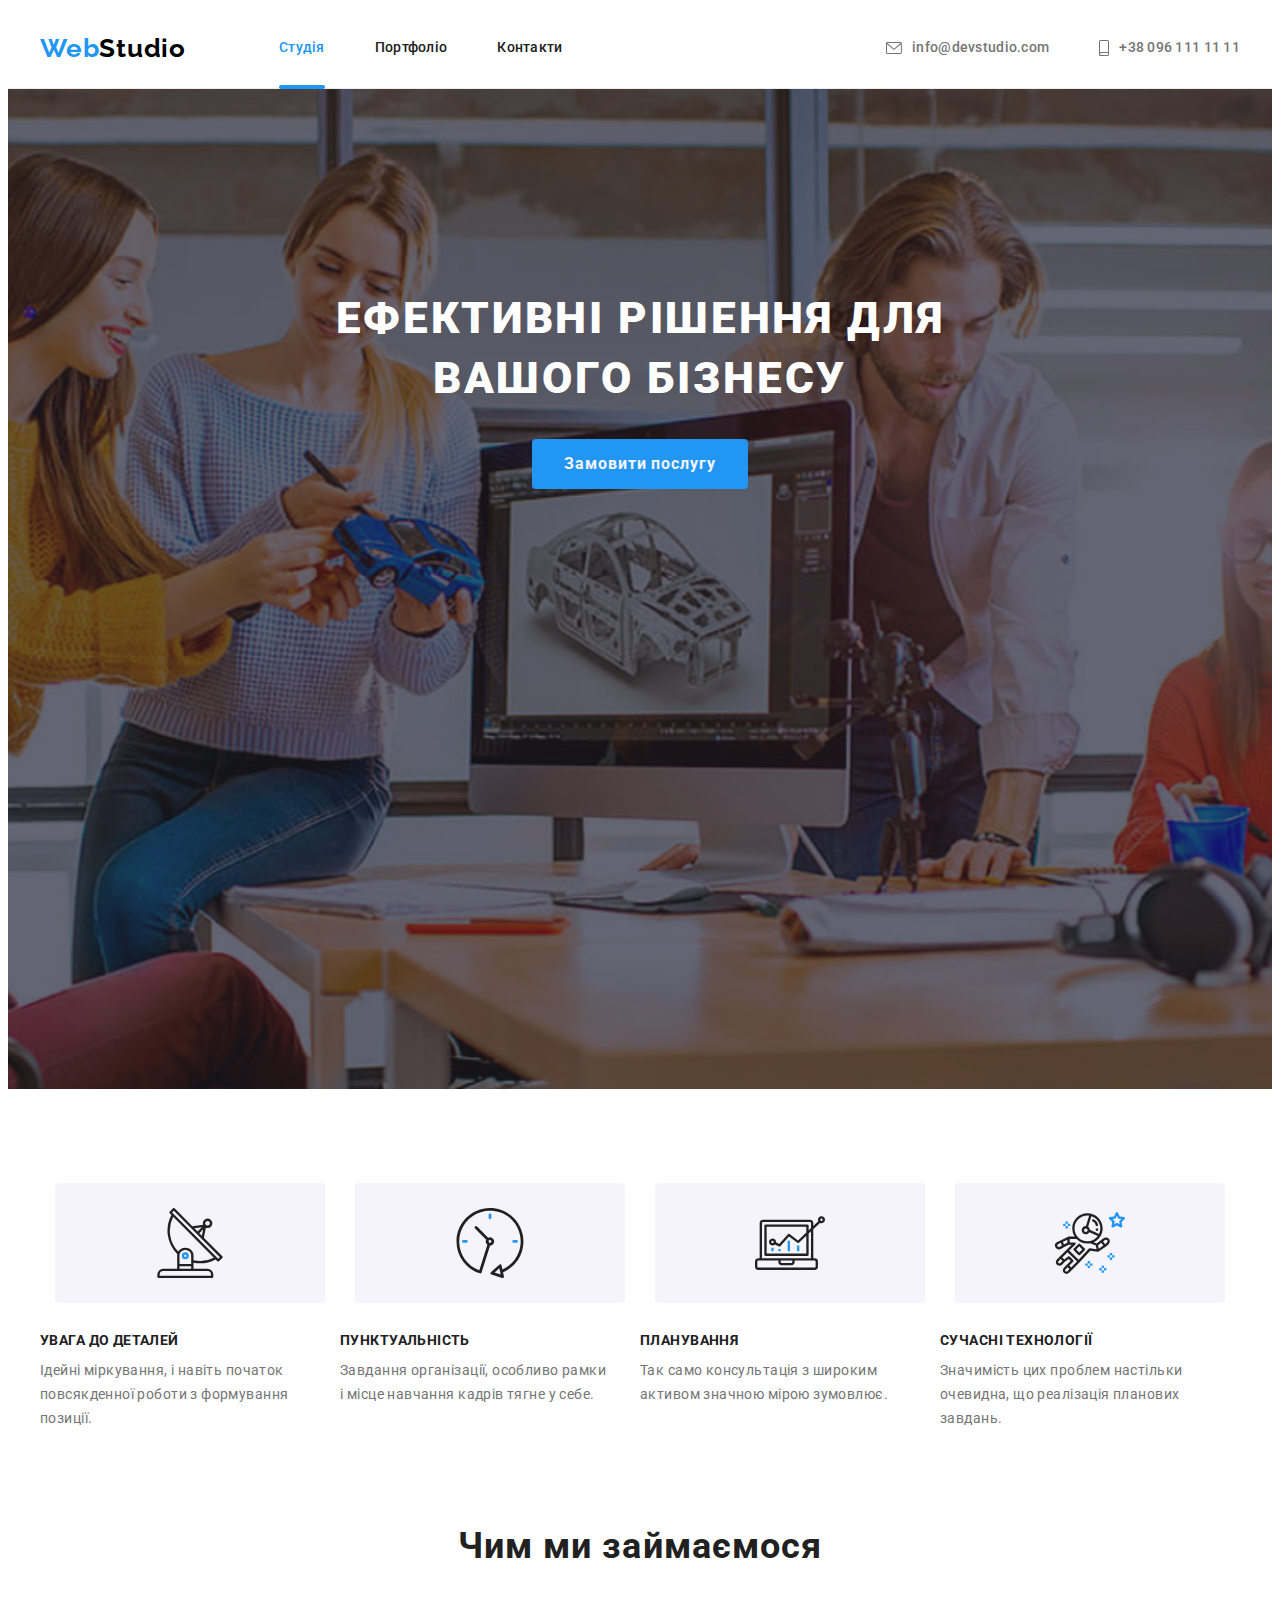
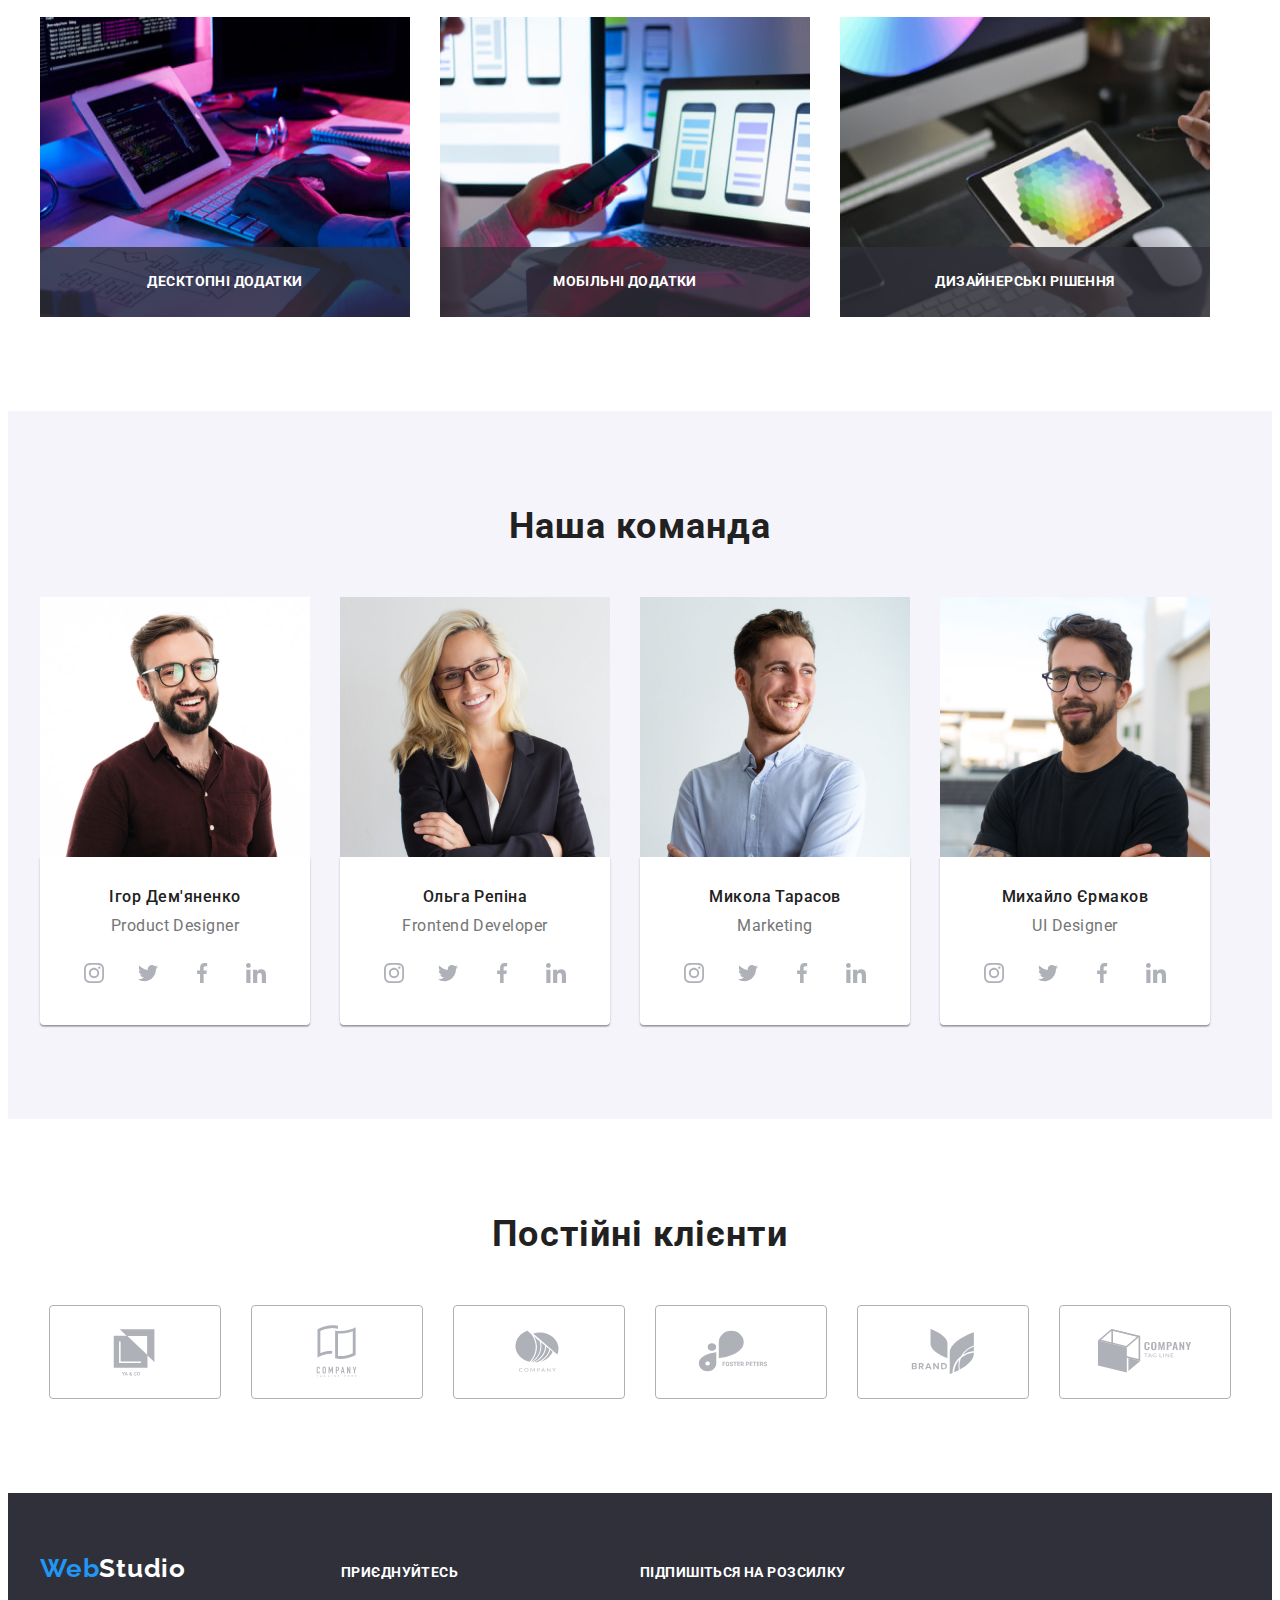
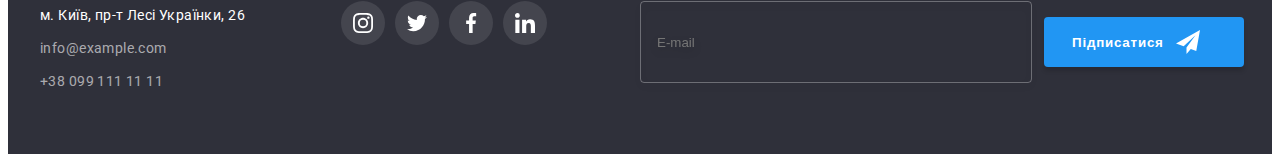
==== index.html @ 5cee63cf "bem benefits" ====
<!DOCTYPE html>
<html lang="uk">
  <head>
    <meta charset="UTF-8" />
    <meta http-equiv="X-UA-Compatible" content="IE=edge" />
    <meta name="viewport" content="width=device-width, initial-scale=1.0" />
    <title>Web studio</title>
    <link rel="preconnect" href="https://fonts.googleapis.com" />
    <link rel="preconnect" href="https://fonts.gstatic.com" crossorigin />
    <link
      href="https://fonts.googleapis.com/css2?family=Raleway:wght@700&family=Roboto:wght@400;500;700;900&display=swap"
      rel="stylesheet"
    />
    <link
      rel="stylesheet"
      href="https://cdnjs.cloudflare.com/ajax/libs/modern-normalize/1.1.0/modern-normalize.min.css"
      integrity="sha512-wpPYUAdjBVSE4KJnH1VR1HeZfpl1ub8YT/NKx4PuQ5NmX2tKuGu6U/JRp5y+Y8XG2tV+wKQpNHVUX03MfMFn9Q=="
      crossorigin="anonymous"
      referrerpolicy="no-referrer"
    />
    <link rel="stylesheet" href="./css/styles.css" />
  </head>

  <body data-page>
    <!-- Header section -->

    <header class="header">
      <div class="container header__container">
        <a class="header__logo link" href="./index.html" lang="en"
          >Web<span class="header__logo-clr">Studio</span>
        </a>
        <nav class="nav header__nav">
          <ul class="nav__list list">
            <li class="nav__item">
              <a class="nav__link link nav__link--current" href="./index.html">Студія</a>
            </li>
            <li class="nav__item">
              <a class="nav__link link" href="./portfolio.html">Портфоліо</a>
            </li>
            <li class="nav__item"><a class="nav__link link" href="#Контакты">Контакти</a></li>
          </ul>
        </nav>
        <ul class="header__list list">
          <li class="header__item-mail">
            <a class="header__link link" href="mailto:info@devstudio.com"
              ><svg width="16" height="12" class="header__icon">
                <use href="./images/icons.svg#mail"></use>
              </svg>
              info@devstudio.com</a
            >
          </li>
          <li class="header__item-phone">
            <a class="header__link link" href="tel:+380961111111"
              ><svg width="10" height="16" class="header__icon">
                <use href="./images/icons.svg#smartphone"></use>
              </svg>
              +38 096 111 11 11</a
            >
          </li>
        </ul>
      </div>
    </header>

    <!-- Main section -->
    <main class="main">
      <!-- Hero section -->
      <section class="hero">
        <div class="container">
          <h1 class="hero-title">Ефективні рішення для вашого бізнесу</h1>
          <button class="hero-btn" type="button" data-modal-open>Замовити послугу</button>
        </div>
      </section>

      <!-- Benefits section -->
      <section class="benefits section">
        <div class="container benefits__container">
          <ul class="benefits__logo-list list">
            <li class="benefits__logo-item">
              <div class="benefits__logo-container">
                <svg width="70" height="70">
                  <use href="./images/icons.svg#antenna"></use>
                </svg>
              </div>
            </li>
            <li>
              <div class="benefits__logo-container">
                <svg width="70" height="70">
                  <use href="./images/icons.svg#clock"></use>
                </svg>
              </div>
            </li>
            <li>
              <div class="benefits__logo-container">
                <svg width="70" height="70">
                  <use href="./images/icons.svg#diagram"></use>
                </svg>
              </div>
            </li>
            <li>
              <div class="benefits__logo-container">
                <svg width="70" height="70">
                  <use href="./images/icons.svg#astronaut"></use>
                </svg>
              </div>
            </li>
          </ul>
          <h2 class="visually-hidden">Особливості</h2>
          <ul class="benefits__list list">
            <li class="benefits__item">
              <h3 class="benefits__title">УВАГА ДО ДЕТАЛЕЙ</h3>
              <p class="benefits__text">
                Ідейні міркування, і навіть початок повсякденної роботи з формування позиції.
              </p>
            </li>
            <li class="benefits__item">
              <h3 class="benefits__title">ПУНКТУАЛЬНІСТЬ</h3>
              <p class="benefits__text">
                Завдання організації, особливо рамки і місце навчання кадрів тягне у себе.
              </p>
            </li>
            <li class="benefits__item">
              <h3 class="benefits__title">ПЛАНУВАННЯ</h3>
              <p class="benefits__text">
                Так само консультація з широким активом значною мірою зумовлює.
              </p>
            </li>
            <li class="benefits__item">
              <h3 class="benefits__title">СУЧАСНІ ТЕХНОЛОГІЇ</h3>
              <p class="benefits__text">
                Значимість цих проблем настільки очевидна, що реалізація планових завдань.
              </p>
            </li>
          </ul>
        </div>
      </section>

      <!-- About section -->
      <section class="about section">
        <div class="container about-container">
          <h2 class="about-title">Чим ми займаємося</h2>
          <ul class="about-list list">
            <li class="about-item">
              <img
                class="about-img"
                src="./images/about-work/code.jpg"
                width="370"
                height="300"
                alt="Набор кода"
              />
              <div class="label">
                <p class="label-text">Десктопні додатки</p>
              </div>
            </li>

            <li class="about-item">
              <img
                class="about-img"
                src="./images/about-work/phone-design.jpg"
                width="370"
                height="300"
                alt="Дизайн телефон"
              />
              <div class="label">
                <p class="label-text">Мобільні додатки</p>
              </div>
            </li>

            <li class="about-item">
              <img
                class="about-img"
                src="./images/about-work/graphics.jpg"
                width="370"
                height="300"
                alt="Планшет графика"
              />
              <div class="label">
                <p class="label-text">Дизайнерські рішення</p>
              </div>
            </li>
          </ul>
        </div>
      </section>

      <!-- Team section -->
      <section class="team section">
        <div class="container">
          <h2 class="team-title">Наша команда</h2>
          <ul class="team-list list">
            <li class="team-item">
              <img
                class="team-img"
                src="./images/our-team/demianenko.jpg"
                width="270"
                height="260"
                alt="Сотрудник"
              />
              <div class="team-card">
                <h3 class="employee-title">Ігор Дем'яненко</h3>
                <p class="team-text" lang="en">Product Designer</p>
                <ul class="social-list list">
                  <li class="social-item">
                    <a
                      class="social-link link"
                      href=""
                      target="_blank"
                      rel="noopener noreferrer"
                      aria-label="instagram"
                    >
                      <svg class="social-icon" width="20" height="20">
                        <use href="./images/icons.svg#instagram"></use>
                      </svg>
                    </a>
                  </li>
                  <li class="social-item">
                    <a
                      class="social-link link"
                      href=""
                      target="_blank"
                      rel="noopener noreferrer"
                      aria-label="twitter"
                    >
                      <svg class="social-icon" width="20" height="20">
                        <use href="./images/icons.svg#twitter"></use>
                      </svg>
                    </a>
                  </li>
                  <li class="social-item">
                    <a
                      class="social-link link"
                      href=""
                      target="_blank"
                      rel="noopener noreferrer"
                      aria-label="facebook"
                    >
                      <svg class="social-icon" width="20" height="20">
                        <use href="./images/icons.svg#facebook"></use>
                      </svg>
                    </a>
                  </li>
                  <li class="social-item">
                    <a
                      class="social-link link"
                      href=""
                      target="_blank"
                      rel="noopener noreferrer"
                      aria-label="instagram"
                    >
                      <svg class="social-icon" width="20" height="20">
                        <use href="./images/icons.svg#linkedin"></use>
                      </svg>
                    </a>
                  </li>
                </ul>
              </div>
            </li>
            <li class="team-item">
              <img
                class="team-img"
                src="./images/our-team/repina.jpg"
                width="270"
                height="260"
                alt="Сотрудник"
              />
              <div class="team-card">
                <h3 class="employee-title">Ольга Репіна</h3>
                <p class="team-text" lang="en">Frontend Developer</p>
                <ul class="social-list list">
                  <li class="social-item">
                    <a
                      class="social-link link"
                      href=""
                      target="_blank"
                      rel="noopener noreferrer"
                      aria-label="instagram"
                    >
                      <svg class="social-icon" width="20" height="20">
                        <use href="./images/icons.svg#instagram"></use>
                      </svg>
                    </a>
                  </li>
                  <li class="social-item">
                    <a
                      class="social-link link"
                      href=""
                      target="_blank"
                      rel="noopener noreferrer"
                      aria-label="twitter"
                    >
                      <svg class="social-icon" width="20" height="20">
                        <use href="./images/icons.svg#twitter"></use>
                      </svg>
                    </a>
                  </li>
                  <li class="social-item">
                    <a
                      class="social-link link"
                      href=""
                      target="_blank"
                      rel="noopener noreferrer"
                      aria-label="facebook"
                    >
                      <svg class="social-icon" width="20" height="20">
                        <use href="./images/icons.svg#facebook"></use>
                      </svg>
                    </a>
                  </li>
                  <li class="social-item">
                    <a
                      class="social-link link"
                      href=""
                      target="_blank"
                      rel="noopener noreferrer"
                      aria-label="likedin"
                    >
                      <svg class="social-icon" width="20" height="20">
                        <use href="./images/icons.svg#linkedin"></use>
                      </svg>
                    </a>
                  </li>
                </ul>
              </div>
            </li>
            <li class="team-item">
              <img
                class="team-img"
                src="./images/our-team/tarasov.jpg"
                width="270"
                height="260"
                alt="Сотрудник"
              />
              <div class="team-card">
                <h3 class="employee-title">Микола Тарасов</h3>
                <p class="team-text" lang="en">Marketing</p>
                <ul class="social-list list">
                  <li class="social-item">
                    <a
                      class="social-link"
                      href=""
                      target="_blank"
                      rel="noopener noreferrer"
                      aria-label="instagram"
                    >
                      <svg class="social-icon" width="20" height="20">
                        <use href="./images/icons.svg#instagram"></use>
                      </svg>
                    </a>
                  </li>
                  <li class="social-item">
                    <a
                      class="social-link link"
                      href=""
                      target="_blank"
                      rel="noopener noreferrer"
                      aria-label="twitter"
                    >
                      <svg class="social-icon" width="20" height="20">
                        <use href="./images/icons.svg#twitter"></use>
                      </svg>
                    </a>
                  </li>
                  <li class="social-item">
                    <a
                      class="social-link link"
                      href=""
                      target="_blank"
                      rel="noopener noreferrer"
                      aria-label="facebook"
                    >
                      <svg class="social-icon" width="20" height="20">
                        <use href="./images/icons.svg#facebook"></use>
                      </svg>
                    </a>
                  </li>
                  <li class="social-item">
                    <a
                      class="social-link link"
                      href=""
                      target="_blank"
                      rel="noopener noreferrer"
                      aria-label="linkedin"
                    >
                      <svg class="social-icon" width="20" height="20">
                        <use href="./images/icons.svg#linkedin"></use>
                      </svg>
                    </a>
                  </li>
                </ul>
              </div>
            </li>
            <li class="team-item">
              <img
                class="team-img"
                src="./images/our-team/ermakov.jpg"
                width="270"
                height="260"
                alt="Сотрудник"
              />
              <div class="team-card">
                <h3 class="employee-title">Михайло Єрмаков</h3>
                <p class="team-text" lang="en">UI Designer</p>
                <ul class="social-list list">
                  <li class="social-item">
                    <a
                      class="social-link"
                      href=""
                      target="_blank"
                      rel="noopener noreferrer"
                      aria-label="instagram"
                    >
                      <svg class="social-icon" width="20" height="20">
                        <use href="./images/icons.svg#instagram"></use>
                      </svg>
                    </a>
                  </li>
                  <li class="social-item">
                    <a
                      class="social-link link"
                      href=""
                      target="_blank"
                      rel="noopener noreferrer"
                      aria-label="twitter"
                    >
                      <svg class="social-icon" width="20" height="20">
                        <use href="./images/icons.svg#twitter"></use>
                      </svg>
                    </a>
                  </li>
                  <li class="social-item">
                    <a
                      class="social-link link"
                      href=""
                      target="_blank"
                      rel="noopener noreferrer"
                      aria-label="facebook"
                    >
                      <svg class="social-icon" width="20" height="20">
                        <use href="./images/icons.svg#facebook"></use>
                      </svg>
                    </a>
                  </li>
                  <li class="social-item">
                    <a
                      class="social-link link"
                      href=""
                      target="_blank"
                      rel="noopener noreferrer"
                      aria-label="linkedin"
                    >
                      <svg class="social-icon" width="20" height="20">
                        <use href="./images/icons.svg#linkedin"></use>
                      </svg>
                    </a>
                  </li>
                </ul>
              </div>
            </li>
          </ul>
        </div>
      </section>

      <!-- Clients -->
      <section class="clients section">
        <div class="container">
          <h2 class="clients-title">Постійні клієнти</h2>
          <ul class="clients-list list">
            <li class="clients-item">
              <a
                class="clients-link link"
                href=""
                target="_blank"
                rel="noopener noreferrer"
                aria-label="company YA&CO"
              >
                <svg class="clients-icon" width="106" height="60">
                  <use href="./images/icons.svg#logo1"></use>
                </svg>
              </a>
            </li>
            <li class="clients-item">
              <a
                class="clients-link link"
                href=""
                target="_blank"
                rel="noopener noreferrer"
                aria-label="company Tagline Here"
              >
                <svg class="clients-icon" width="106" height="60">
                  <use href="./images/icons.svg#logo2"></use>
                </svg>
              </a>
            </li>
            <li class="clients-item">
              <a
                class="clients-link link"
                href=""
                target="_blank"
                rel="noopener noreferrer"
                aria-label="Company"
              >
                <svg class="clients-icon" width="106" height="60">
                  <use href="./images/icons.svg#logo3"></use>
                </svg>
              </a>
            </li>
            <li class="clients-item">
              <a
                class="clients-link link"
                href=""
                target="_blank"
                rel="noopener noreferrer"
                aria-label="company Foster Peters"
              >
                <svg class="clients-icon" width="106" height="60">
                  <use href="./images/icons.svg#logo4"></use>
                </svg>
              </a>
            </li>
            <li class="clients-item">
              <a
                class="clients-link link"
                href=""
                target="_blank"
                rel="noopener noreferrer"
                aria-label="Company Brand"
              >
                <svg class="clients-icon" width="106" height="60">
                  <use href="./images/icons.svg#logo5"></use>
                </svg>
              </a>
            </li>
            <li class="clients-item">
              <a
                class="clients-link link"
                href=""
                target="_blank"
                rel="noopener noreferrer"
                aria-label="company Tag Line"
              >
                <svg class="clients-icon" width="106" height="60">
                  <use href="./images/icons.svg#logo6"></use>
                </svg>
              </a>
            </li>
          </ul>
        </div>
      </section>
    </main>

    <!-- Footer section -->
    <footer class="footer" id="Контакты">
      <div class="container footer__container">
        <div class="contacts-box footer__contacts-box">
          <a class="footer__logo link" href="./index.html" lang="en"
            >Web<span class="footer__logo-clr">Studio</span>
          </a>
          <address class="footer__address">
            <ul class="footer__list list">
              <li class="footer__item">
                <a
                  class="address__link link"
                  href="https://goo.gl/maps/opvbCCuK2W5cB6Hv9"
                  target="_blank"
                  title="Гугл мaп"
                  rel="_norefferer noopener"
                  >м. Київ, пр-т Лесі Українки, 26</a
                >
              </li>
              <li class="footer__item">
                <a class="footer__link link" href="mailto:info@example.com">info@example.com</a>
              </li>
              <li class="footer__item">
                <a class="footer__link link" href="tel:+380991111111"> +38 099 111 11 11</a>
              </li>
            </ul>
          </address>
        </div>
        <div class="social footer__social">
          <h3 class="social__title">приєднуйтесь</h3>
          <ul class="social__list list">
            <li class="social__item">
              <a
                class="social__link link"
                href=""
                target="_blank"
                rel="noopener noreferrer"
                aria-label="instagram"
              >
                <svg class="social__icon" width="20" height="20">
                  <use href="./images/icons.svg#instagram"></use>
                </svg>
              </a>
            </li>
            <li class="social__item">
              <a
                class="social__link link"
                href=""
                target="_blank"
                rel="noopener noreferrer"
                aria-label="twitter"
              >
                <svg class="social__icon" width="20" height="20">
                  <use href="./images/icons.svg#twitter"></use>
                </svg>
              </a>
            </li>
            <li class="social__item">
              <a
                class="social__link link"
                href=""
                target="_blank"
                rel="noopener noreferrer"
                aria-label="facebook"
              >
                <svg class="social__icon" width="20" height="20">
                  <use href="./images/icons.svg#facebook"></use>
                </svg>
              </a>
            </li>
            <li class="social__item">
              <a
                class="social__link link"
                href=""
                target="_blank"
                rel="noopener noreferrer"
                aria-label="linkedin"
              >
                <svg class="social__icon" width="20" height="20">
                  <use href="./images/icons.svg#linkedin"></use>
                </svg>
              </a>
            </li>
          </ul>
        </div>
        <div class="footer__subscription">
          <h3 class="subscription__title">Підпишіться на розсилку</h3>
          <form class="subscription-form footer__subscription-form">
            <input class="subscription-form__input" type="text" name="mail" placeholder="E-mail" />
            <button class="subscription-form__button" type="submit">
              Підписатися
              <svg class="subscription-form__icon" width="24" height="24">
                <use href="./images/icons.svg#icon-send-footer"></use>
              </svg>
            </button>
          </form>
        </div>
      </div>
    </footer>

    <!-- Modal window -->

    <div class="backdrop is-hidden" data-modal>
      <div class="modal">
        <button class="modal-btn" data-modal-close>
          <svg class="modal-btn-icon" width="18" height="18">
            <use href="./images/icons.svg#close-modal"></use>
          </svg>
        </button>

        <!-- Modal form -->

        <form class="form">
          <strong class="form-title">Залиште свої дані, ми вам передзвонимо</strong>
          <div class="form-group" role="group">
            <label class="form-label">
              <span class="form-text">Ім'я</span>
              <input class="form-input" type="text" name="user-name" autofocus />
              <svg class="form-icon" width="18" height="18">
                <use href="./images/icons.svg#name-form"></use>
              </svg>
            </label>
            <label class="form-label">
              <span class="form-text">Телефон</span>
              <input class="form-input" type="tel" name="user-phone" />
              <svg class="form-icon" width="18" height="18">
                <use href="./images/icons.svg#phone-form"></use>
              </svg>
            </label>
            <label class="form-label">
              <span class="form-text">Пошта</span>
              <input class="form-input" type="email" name="user-mail" />
              <svg class="form-icon" width="18" height="18">
                <use href="./images/icons.svg#email-form"></use>
              </svg>
            </label>
            <label class="form-label">
              <span class="form-text">Коментар</span>
              <textarea
                class="form-message"
                name="comentary"
                rows="5"
                placeholder="Введіть текст"
              ></textarea>
            </label>
          </div>
          <label class="form-agreement">
            <input class="register-checkbox visually-hidden" type="checkbox" name="agreement" />
            <svg class="register-icon" width="16" height="15">
              <use class="register-icon-check" href="./images/icons.svg#icon-checkbox"></use>
              <use
                class="register-icon-uncheck"
                href="./images/icons.svg#icon-checkbox-border"
              ></use>
            </svg>
            <span class="register-agreement-text"
              >Погоджуюся з розсилкою та приймаю
              <a class="register-agreement-link" href="">Умови договору</a>
            </span>
          </label>
          <button class="form-btn" type="submit">Відправити</button>
        </form>
      </div>
    </div>

    <script src="./js/modal.js"></script>
  </body>
</html>
---- css/styles.css ----
:root {
  /* fonts */
  --main-font: 'Roboto', sans-serif;
  --secondary-font: 'Raleway', sans-serif;
  /* text colors */
  --main-txt-clr: #757575;
  --secondary-light-txt-clr: #ffffff;
  --secondary-dark-txt-clr: #212121;
  --accent-txt-color: #2196f3;
  --logo-txt-clr: #000000;
  /* bg colors */
  --dark-bg-clr: #2f303a;
  --light-bg-clr: #f5f4fa;
  --hover-btn-clt: #188ce8;
  /* others */
  --animation-fast: 250ms cubic-bezier(0.4, 0, 0.2, 1);
}

body {
  font-family: var(--main-font);
  color: var(--main-txt-clr);
}

.no-scroll {
  overflow: hidden;
}

/* Based styles */

.container {
  width: 1200px;
  padding-left: 15px;
  padding-right: 15px;
  margin-left: auto;
  margin-right: auto;
}

.section {
  padding-top: 94px;
  padding-bottom: 94px;
}

.visually-hidden {
  position: absolute;
  width: 1px;
  height: 1px;
  margin: -1px;
  border: 0;
  padding: 0;

  white-space: nowrap;
  clip-path: inset(100%);
  clip: rect(0 0 0 0);
  overflow: hidden;
}

/* Reset styles */

h1,
h2,
h3,
h4,
h5,
h6,
p {
  margin: 0;
}

.link {
  text-decoration: none;
  color: currentColor;
}

.list {
  margin: 0;
  padding: 0;
  list-style: none;
}

img {
  display: block;
}

/* Header section */
.header {
  border-bottom: 1px solid #ececec;
}

.header__container {
  display: flex;
  align-items: center;
}

.header__logo {
  font-family: 'Raleway';
  font-style: normal;
  font-weight: 700;
  font-size: 26px;
  line-height: 1.19;
  letter-spacing: 0.03em;
  color: var(--accent-txt-color);
}

.header__logo-clr {
  color: var(--logo-txt-clr);
}

.header__list {
  display: flex;
}

.header__item-mail {
  margin-right: 50px;
}

.header__link,
.header__link {
  padding-top: 32px;
  padding-bottom: 32px;
  display: block;
  font-weight: 500;
  font-size: 14px;
  line-height: 1.14;
  letter-spacing: 0.02em;
  color: var(--secondary-dark-txt-clr);
  transition: color var(--animation-fast);
}

.header__link {
  color: inherit;
  display: flex;
  align-items: center;
  transition: color var(--animation-fast);
}

.header__link:hover,
.header__link:focus {
  color: var(--accent-txt-color);
}

.header__icon {
  fill: currentColor;
  margin-right: 10px;
  justify-content: center;
}

.header__nav {
  margin-right: auto;
  margin-left: 93px;
}

.nav__list {
  display: flex;
  gap: 50px;
}

.nav__item {
  position: relative;
}

.nav__link {
  padding-top: 32px;
  padding-bottom: 32px;
  display: block;
  font-weight: 500;
  font-size: 14px;
  line-height: 1.14;
  letter-spacing: 0.02em;
  color: var(--secondary-dark-txt-clr);
  transition: color var(--animation-fast);
}

.nav__link:hover,
.nav__link:focus {
  color: var(--accent-txt-color);
}

.nav__link--current {
  color: var(--accent-txt-color);
}

.nav__link--current::after {
  position: absolute;
  z-index: 100;
  content: '';
  left: 0;
  bottom: -1px;
  width: 100%;
  height: 4px;
  background: var(--accent-txt-color);
  border-radius: 2px;
}

/* hero section */
.hero {
  background: var(--dark-bg-clr);
}

.hero {
  padding-top: 200px;
  padding-bottom: 200px;
  max-width: 1600px;
  height: 600px;
  margin-left: auto;
  margin-right: auto;
  background-image: linear-gradient(to right, rgba(47, 48, 58, 0.4), rgba(47, 48, 58, 0.4)),
    url(../images/hero.jpg);
  background-repeat: no-repeat;
  background-position: center;
  background-size: cover;
}

.hero-title {
  max-width: 696px;
  margin: 0 auto;
  margin-bottom: 30px;
  font-weight: 900;
  font-size: 44px;
  line-height: 1.36;
  text-align: center;
  letter-spacing: 0.06em;
  text-transform: uppercase;
  color: var(--secondary-light-txt-clr);
}

.hero-btn,
.portfolio-btn,
.form-btn,
.footer-form-button {
  font-family: inherit;
  cursor: pointer;
  border: none;
}

.hero-btn {
  margin: 0 auto;
  display: block;
  min-width: 200px;
  min-height: 50px;
  padding: 10px 32px;
  border-radius: 4px;
  background-color: var(--accent-txt-color);
  font-weight: 700;
  font-size: 16px;
  line-height: 1.88;
  letter-spacing: 0.06em;
  color: var(--light-bg-clr);
  transition: background-color var(--animation-fast);
}

.hero-btn:hover,
.hero-btn:focus {
  color: var(--secondary-light-txt-clr);
  background-color: var(--hover-btn-clt);
}

/* Benefits section */

.benefits {
  padding-bottom: 0;
}

.benefits__container {
  align-items: center;
}

.benefits__logo-list {
  display: flex;
  align-items: center;
  justify-content: center;
  gap: 30px;
  margin-bottom: 30px;
}

.benefits__logo-container {
  display: flex;
  align-items: center;
  justify-content: center;
  width: 270px;
  height: 120px;
  background-color: var(--light-bg-clr);
  border-radius: 4px;
  gap: 30px;
}

.benefits__list {
  display: flex;
  gap: 30px;
}

.benefits__item {
  max-width: 270px;
}

.benefits__title {
  margin-bottom: 10px;
  font-weight: 700;
  font-size: 14px;
  line-height: 1.14;
  letter-spacing: 0.03em;
  text-transform: uppercase;
  color: var(--secondary-dark-txt-clr);
}

.benefits__text {
  font-size: 14px;
  line-height: 1.71;
  letter-spacing: 0.03em;
}

/* About section */

.about-list {
  display: flex;
  gap: 30px;
}

.about-item {
  position: relative;
}

.about-title,
.team-title,
.clients-title {
  margin-bottom: 50px;
  font-weight: 700;
  font-size: 36px;
  line-height: 1.17;
  text-align: center;
  letter-spacing: 0.03em;
  color: var(--secondary-dark-txt-clr);
}

.label {
  display: flex;
  align-items: center;
  justify-content: center;
  position: absolute;
  left: 0;
  bottom: 0;
  width: 100%;
  height: 70px;
  background: rgba(47, 48, 58, 0.8);
}

.label-text {
  font-weight: 700;
  font-size: 14px;
  line-height: 1.14;
  letter-spacing: 0.03em;
  text-transform: uppercase;
  color: var(--secondary-light-txt-clr);
}

/* Team section */

.team {
  background: var(--light-bg-clr);
}

.team-list {
  display: flex;
  flex-wrap: wrap;
  gap: 30px;
}
/* .team-list {
  flex-basis: calc((100% - 30px * 3) / 4);
} */
.team-card {
  padding: 30px 5px 30px 5px;
  border-radius: 0px 0px 4px 4px;
  background: #ffffff;
  box-shadow: 0px 1px 3px rgba(0, 0, 0, 0.12), 0px 1px 1px rgba(0, 0, 0, 0.14),
    0px 2px 1px rgba(0, 0, 0, 0.2);
}

.employee-title {
  margin-bottom: 10px;
  font-weight: 500;
  font-size: 16px;
  line-height: 1.19;
  text-align: center;
  letter-spacing: 0.03em;
  color: var(--secondary-dark-txt-clr);
}

.team-text {
  font-size: 16px;
  line-height: 1.19;
  text-align: center;
  letter-spacing: 0.03em;
  margin-bottom: 16px;
}

.social-list {
  display: flex;
  align-items: center;
  justify-content: center;
  gap: 10px;
}

.social-link {
  display: flex;
  align-items: center;
  justify-content: center;
  color: var(--main-txt-clr);
  width: 44px;
  height: 44px;
  background-color: #ffffff;
  border-radius: 50%;
  transition: background-color var(--animation-fast);
}

.social-icon {
  fill: #afb1b8;
  transition: fill var(--animation-fast);
}

.social-link:hover,
.social-link:focus {
  background-color: #2196f3;
}

.social-link:hover .social-icon {
  fill: #ffffff;
}

.social-link:focus .social-icon {
  fill: #ffffff;
}

/* Clients section */

.clients-list {
  display: flex;
  align-items: center;
  justify-content: center;
  gap: 30px;
}

.clients-link {
  display: flex;
  align-items: center;
  justify-content: center;
  width: 170px;
  height: 92px;
  border: 1px solid #afb1b8;
  border-radius: 4px;
  transition: border var(--animation-fast);
}

.clients-link:hover,
.clients-link:focus {
  border: 1px solid #2196f3;
}

.clients-link:hover .clients-icon {
  fill: #2196f3;
}

.clients-link:focus .clients-icon {
  fill: #2196f3;
}

.clients-icon {
  fill: #afb1b8;
  transition: fill var(--animation-fast);
}

/* Footer section */

.footer {
  padding-top: 60px;
  padding-bottom: 60px;
  background: var(--dark-bg-clr);
}

.footer__container {
  display: flex;
  align-items: baseline;
}

.footer__contacts-box {
  margin-right: 70px;
}

.footer__logo {
  font-family: 'Raleway';
  font-style: normal;
  font-weight: 700;
  font-size: 26px;
  line-height: 1.19;
  letter-spacing: 0.03em;
  color: var(--accent-txt-color);
}

.footer__logo-clr {
  color: var(--secondary-light-txt-clr);
}

.footer__list {
  font-size: 14px;
  line-height: 1.71;
  letter-spacing: 0.03em;
  width: 231px;
}

.footer__item {
  margin-bottom: 9px;
}

.footer__item:last-child {
  margin-bottom: 0;
}

.footer__address {
  margin-top: 20px;
}

.address__link {
  font-style: normal;
  color: var(--secondary-light-txt-clr);
}

.footer__link {
  font-style: normal;
  font-size: 14px;
  line-height: 1.71;
  letter-spacing: 0.03em;
  color: rgba(255, 255, 255, 0.6);
  transition: color var(--animation-fast);
}

.footer__link:hover,
.footer__link:focus {
  color: var(--secondary-light-txt-clr);
}

.footer__social {
  margin-right: 93px;
}

.social__title {
  font-family: 'Roboto';
  font-style: normal;
  font-weight: 700;
  font-size: 14px;
  line-height: 1.14;
  letter-spacing: 0.03em;
  text-transform: uppercase;
  color: var(--secondary-light-txt-clr);
  margin-bottom: 20px;
}

.social__list {
  display: flex;
  align-items: center;
  justify-content: center;
  gap: 10px;
}

.social__link {
  display: flex;
  align-items: center;
  justify-content: center;
  width: 44px;
  height: 44px;
  border-radius: 50%;
  background-color: rgba(255, 255, 255, 0.1);
  transition: background-color var(--animation-fast);
}

.social__icon {
  fill: #ffffff;
}

.social__link:hover,
.social__link:focus {
  background-color: #2196f3;
}

.footer__subscription-form {
  display: flex;
  align-items: center;
  gap: 12px;
}

.subscription__title {
  font-family: 'Roboto';
  font-style: normal;
  font-weight: 700;
  font-size: 14px;
  line-height: 1.14;
  letter-spacing: 0.03em;
  text-transform: uppercase;
  color: var(--secondary-light-txt-clr);
  margin-bottom: 20px;
}

.subscription-form__input {
  width: 358px;
  height: 50px;
  padding: 15px 16px;
  background-color: transparent;
  color: rgba(255, 255, 255, 0.6);
  border: 1px solid rgba(255, 255, 255, 0.3);
  filter: drop-shadow(0px 4px 4px rgba(0, 0, 0, 0.15));
  border-radius: 4px;
  outline: transparent;
}

.subscription-form__button {
  display: inline-flex;
  align-items: center;
  gap: 12px;
  min-width: 200px;
  min-height: 50px;
  padding: 10px 28px;
  font-weight: 700;
  line-height: 1.88;
  letter-spacing: 0.06em;
  color: var(--secondary-light-txt-clr);
  background-color: var(--accent-txt-color);
  box-shadow: 0px 4px 4px rgba(0, 0, 0, 0.15);
  border-radius: 4px;
  border: none;
  cursor: pointer;
}

/* Portfolio page */

.btn-list {
  display: flex;
  gap: 8px;
  justify-content: center;
  margin-bottom: 50px;
}

.portfolio-btn {
  padding: 6px 22px;
  border-radius: 4px;
  font-weight: 500;
  font-size: 16px;
  line-height: 1.63;
  letter-spacing: 0.03em;
  color: var(--secondary-dark-txt-clr);
  background-color: var(--light-bg-clr);
  transition: background-color var(--animation-fast), color var(--animation-fast),
    box-shadow var(--animation-fast);
}

.portfolio-btn:hover,
.portfolio-btn:focus {
  background-color: var(--accent-txt-color);
  color: var(--secondary-light-txt-clr);
  box-shadow: 0px 3px 1px rgba(0, 0, 0, 0.1), 0px 1px 2px rgba(0, 0, 0, 0.08),
    0px 2px 2px rgba(0, 0, 0, 0.12);
}

.portfolio-list {
  display: flex;
  flex-wrap: wrap;
  gap: 30px;
}

.portfolio-link {
  display: block;
  transition: box-shadow var(--animation-fast);
}

.portfolio-link:hover,
.portfolio-link:focus {
  box-shadow: 0px 1px 1px rgba(0, 0, 0, 0.12), 0px 4px 4px rgba(0, 0, 0, 0.06),
    1px 4px 6px rgba(0, 0, 0, 0.16);
}

.work-item {
  flex-basis: calc((100% - 30px * 2) / 3);
}

.portfolio-title {
  margin-bottom: 4px;
  font-weight: 700;
  font-size: 18px;
  line-height: 2;
  letter-spacing: 0.06em;
  color: var(--secondary-dark-txt-clr);
}

.portfolio-text {
  font-size: 16px;
  line-height: 1.88;
  letter-spacing: 0.03em;
}

.potfolio-border {
  padding: 20px 24px 20px 24px;
  border: 1px solid #eeeeee;
  border-top: none;
}

/* Overlay */

.card-box {
  position: relative;
  overflow: hidden;
}

.overlay {
  position: absolute;
  left: 0;
  top: 0;
  width: 100%;
  height: 100%;
  padding: 63px 24px;
  background-color: rgba(33, 150, 243, 0.9);
  transform: translateY(100%);
  transition: transform var(--animation-fast);
}

.overlay-text {
  text-align: left;
  font-size: 18px;
  line-height: 1.56;
  letter-spacing: 0.03em;
  color: var(--secondary-light-txt-clr);
}

.portfolio-link:hover .overlay {
  transform: translateY(0);
}

.portfolio-link:focus .overlay {
  transform: translateY(0);
}

/* Modal */

.backdrop {
  /* display: flex;
  align-items: center;
  justify-content: center; */
  position: fixed;
  left: 0;
  top: 0;
  width: 100%;
  height: 100%;
  background-color: rgba(0, 0, 0, 0.2);
  z-index: 1000;
  opacity: 1;
  visibility: visible;
  transition: 500ms cubic-bezier(0.4, 0, 0.2, 1);
}

.backdrop.is-hidden {
  opacity: 0;
  visibility: hidden;
  pointer-events: none;
}

.backdrop.is-hidden .modal {
  opacity: 0;
  transform: translate(-50%, -50%) scale(0.3);
}

.modal {
  position: absolute;
  left: 50%;
  top: 50%;
  width: 528px;
  height: 581px;
  background-color: var(--secondary-light-txt-clr);
  box-shadow: 0px 1px 3px rgba(0, 0, 0, 0.12), 0px 1px 1px rgba(0, 0, 0, 0.14),
    0px 2px 1px rgba(0, 0, 0, 0.2);
  border-radius: 4px;
  opacity: 1;
  transform: translate(-50%, -50%) scale(0.9);
  transition: transform 500ms cubic-bezier(0.4, 0, 0.2, 1),
    opacity 500ms cubic-bezier(0.4, 0, 0.2, 1);
}

.modal-btn {
  display: flex;
  align-items: center;
  justify-content: center;
  position: absolute;
  width: 30px;
  height: 30px;
  top: 8px;
  right: 8px;
  padding: 0;
  background-color: var(--secondary-light-txt-clr);
  border-radius: 50%;
  border: 1px solid rgba(0, 0, 0, 0.1);
  cursor: pointer;
  transition: fill var(--animation-fast);
}

.modal-btn:hover,
.modal-btn:focus {
  fill: #2196f3;
}

/* Modal form */

.form {
  padding: 40px;
}

.form-title {
  font-weight: 700;
  font-size: 20px;
  line-height: 1.15;
  text-align: center;
  letter-spacing: 0.03em;
  margin-bottom: 12px;
  color: var(--secondary-dark-txt-clr);
  display: block;
}

.form-group {
  margin-bottom: 20px;
}

.form-label {
  position: relative;
  display: block;
  margin-bottom: 10px;
}

.form-label:last-child {
  margin-bottom: 0;
}

.form-text {
  display: block;
  margin-bottom: 4px;
  font-size: 12px;
  line-height: 1.17;
  letter-spacing: 0.01em;
}

.form-input {
  width: 100%;
  height: 40px;
  padding: 11px 12px 11px 40px;
  border: 1px solid rgba(33, 33, 33, 0.2);
  border-radius: 4px;
  outline: transparent;
  cursor: pointer;
  transition: border var(--animation-fast);
}

.form-input:hover,
.form-input:focus {
  border: 1px solid var(--accent-txt-color);
}

.form-input:hover + .form-icon,
.form-input:focus + .form-icon {
  fill: var(--accent-txt-color);
}

.form-icon {
  position: absolute;
  bottom: 11px;
  left: 12px;
  transition: fill var(--animation-fast);
}

.form-message {
  width: 100%;
  height: 120px;
  font-size: 12px;
  line-height: 14px;
  letter-spacing: 0.01em;
  color: rgba(117, 117, 117, 0.5);
  border: 1px solid rgba(33, 33, 33, 0.2);
  border-radius: 4px;
  padding: 12px 16px;
  outline: transparent;
  resize: none;
  transition: border var(--animation-fast);
  cursor: pointer;
}

.form-message:hover,
.form-message:focus {
  border: 1px solid var(--accent-txt-color);
}

.form-agreement {
  display: flex;
  align-items: center;
  justify-content: center;
  margin-bottom: 30px;
}

.register-agreement-text {
  font-size: 14px;
  line-height: 1.71;
  letter-spacing: 0.03em;
  user-select: none;
  margin-left: 8px;
  text-underline-position: under;
}

.register-agreement-link {
  font-size: 14px;
  line-height: 1.71;
  letter-spacing: 0.03em;
  user-select: none;
  color: var(--accent-txt-color);
}

.register-icon {
  transition: border var(--animation-fast), fill var(--animation-fast);
  cursor: pointer;
}

.register-checkbox:hover + .register-icon,
.register-checkbox:focus + .register-icon {
  fill: var(--accent-txt-color);
  /* border: 1px solid var(--accent-txt-color); */
}

.register-icon-check {
  opacity: 0;
  transition: opacity var(--animation-fast);
}

.register-icon-uncheck {
  transition: opacity var(--animation-fast);
}

.register-checkbox:checked + .register-icon .register-icon-uncheck {
  opacity: 0;
}

.register-checkbox:checked + .register-icon .register-icon-check {
  opacity: 1;
}

.form-btn {
  margin: 0 auto;
  display: block;
  width: 200px;
  height: 50px;
  padding: 10px 32px;
  color: var(--secondary-light-txt-clr);
  font-weight: 700;
  font-size: 16px;
  line-height: 1.88;
  letter-spacing: 0.06em;
  border-radius: 4px;
  box-shadow: 0px 4px 4px rgba(0, 0, 0, 0.15);
  background-color: var(--accent-txt-color);
  user-select: none;
}
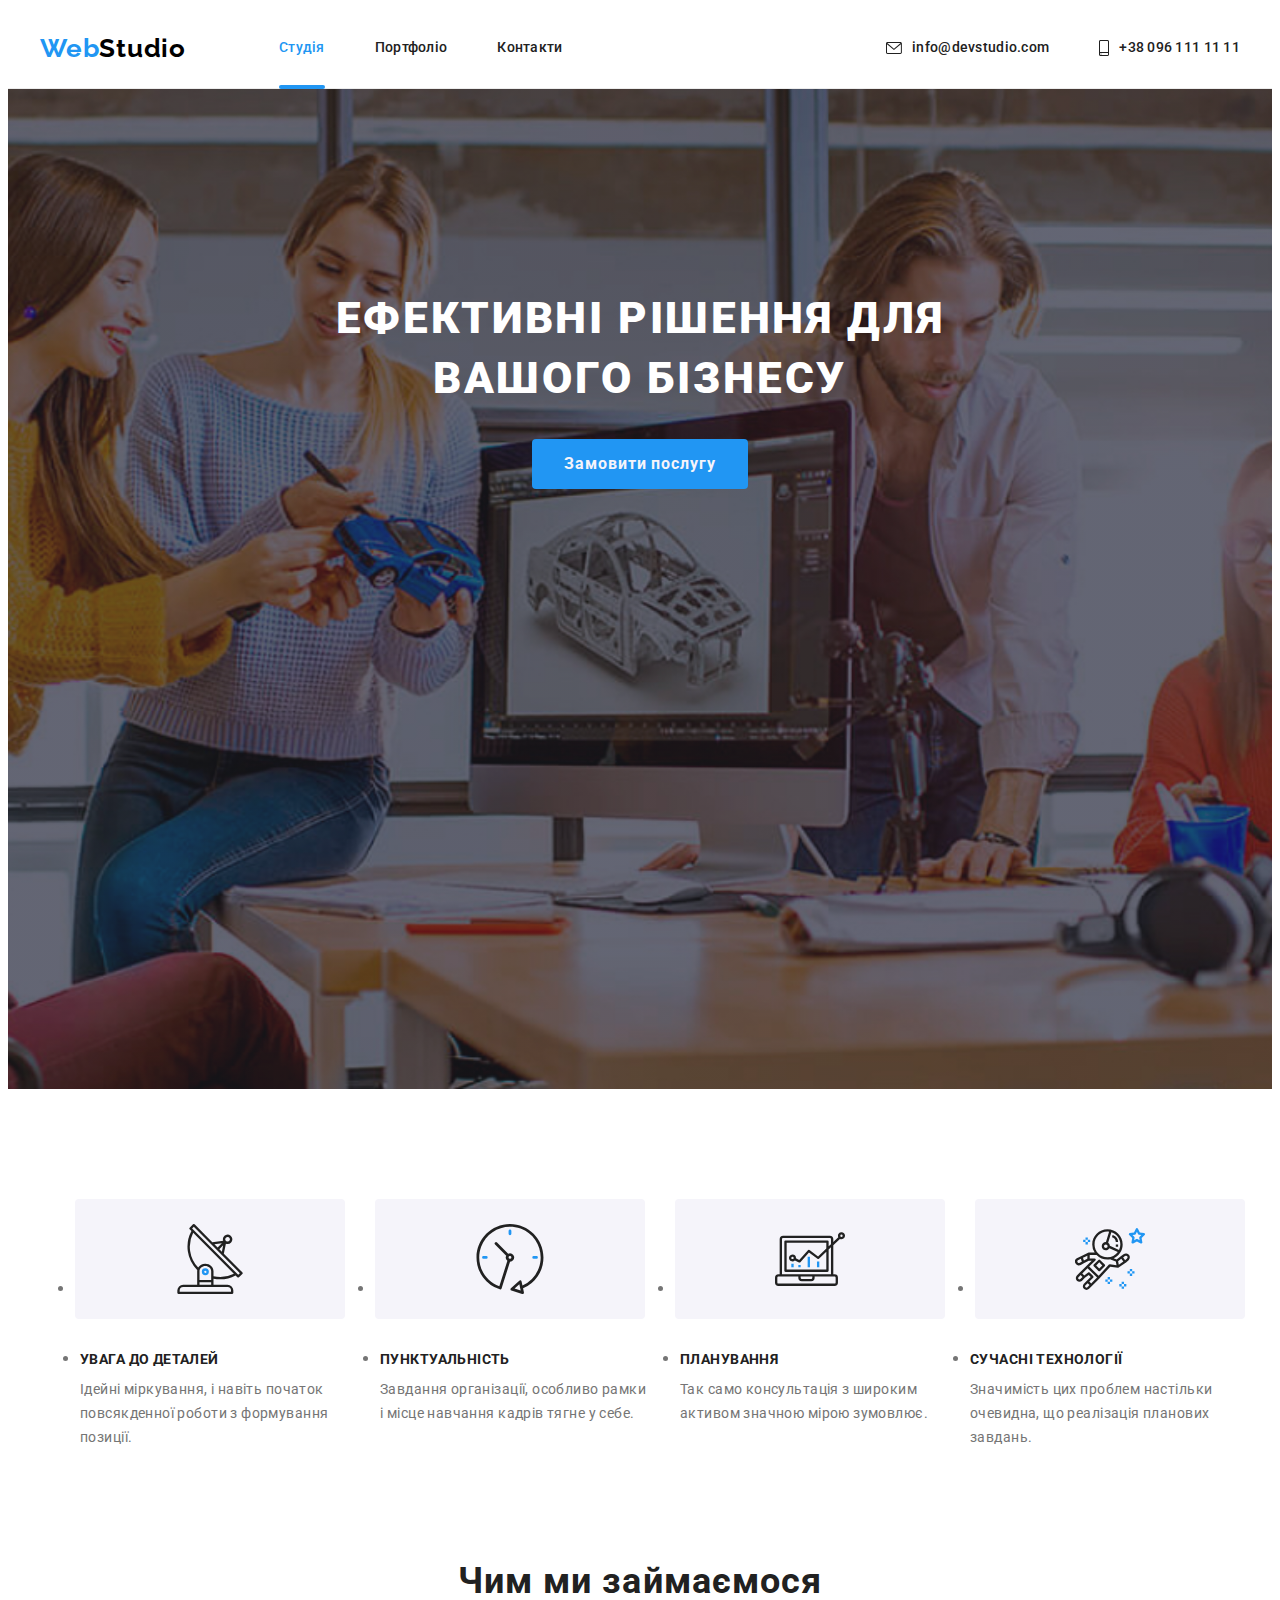
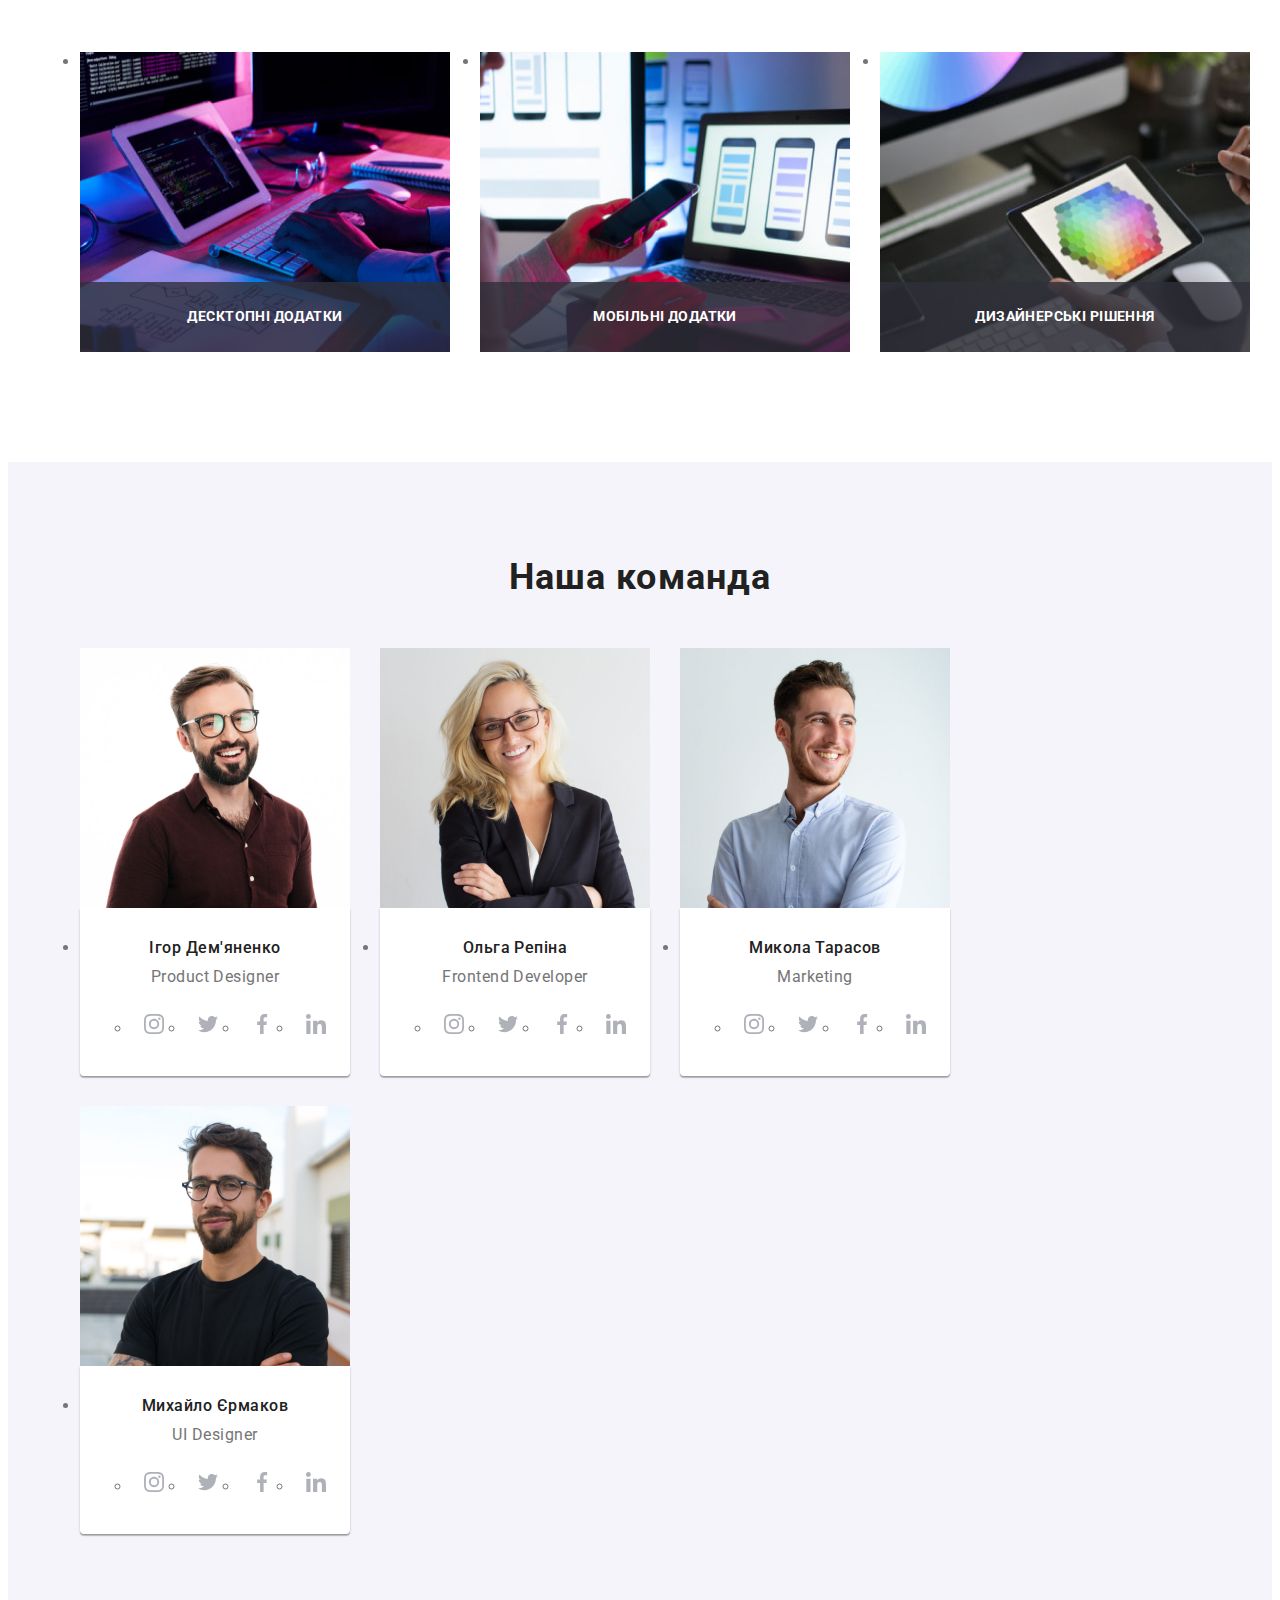
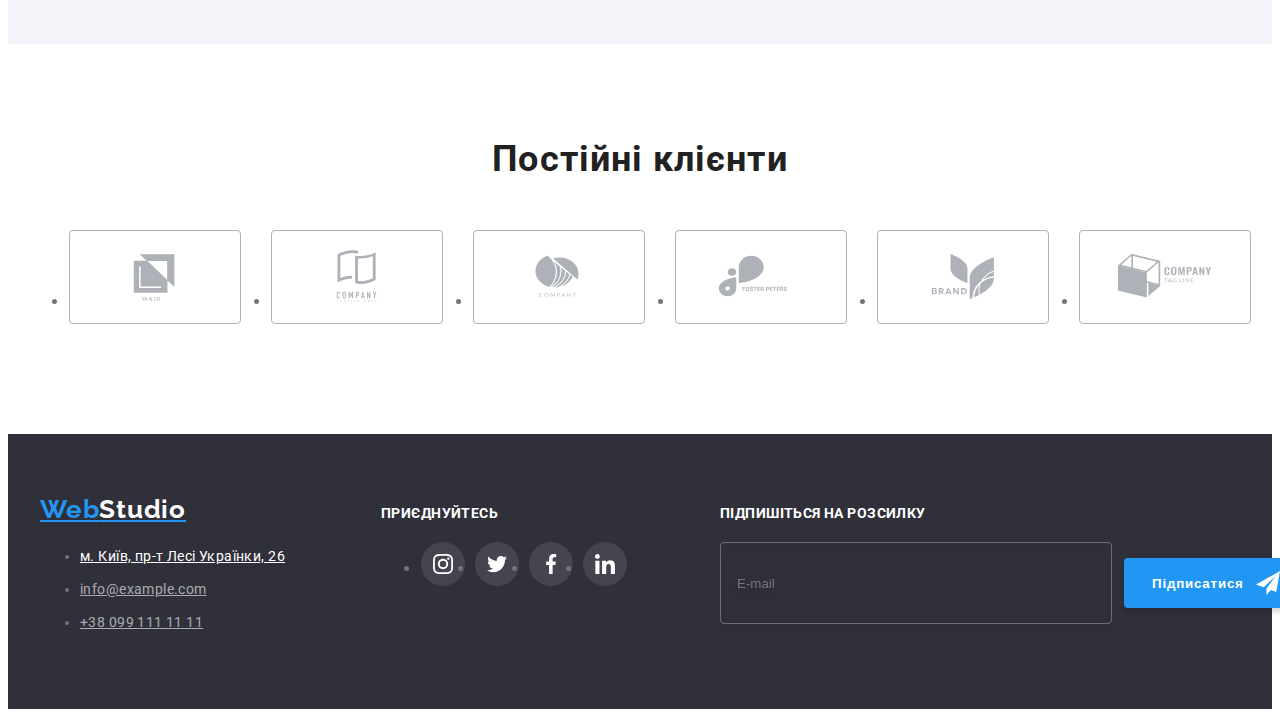
==== commit 8ada4a71: "header-sass" ====
--- a/index.html
+++ b/index.html
@@ -18,6 +18,7 @@
       crossorigin="anonymous"
       referrerpolicy="no-referrer"
     />
+    <link rel="stylesheet" href="./css/main.min.css" />
     <link rel="stylesheet" href="./css/styles.css" />
   </head>
 
@@ -26,23 +27,23 @@
 
     <header class="header">
       <div class="container header__container">
-        <a class="header__logo link" href="./index.html" lang="en"
+        <a class="header__logo" href="./index.html" lang="en"
           >Web<span class="header__logo-clr">Studio</span>
         </a>
         <nav class="nav header__nav">
-          <ul class="nav__list list">
+          <ul class="nav__list">
             <li class="nav__item">
-              <a class="nav__link link nav__link--current" href="./index.html">Студія</a>
+              <a class="nav__link nav__link--current" href="./index.html">Студія</a>
             </li>
             <li class="nav__item">
-              <a class="nav__link link" href="./portfolio.html">Портфоліо</a>
+              <a class="nav__link " href="./portfolio.html">Портфоліо</a>
             </li>
             <li class="nav__item"><a class="nav__link link" href="#Контакты">Контакти</a></li>
           </ul>
         </nav>
-        <ul class="header__list list">
+        <ul class="header__list ">
           <li class="header__item-mail">
-            <a class="header__link link" href="mailto:info@devstudio.com"
+            <a class="header__link" href="mailto:info@devstudio.com"
               ><svg width="16" height="12" class="header__icon">
                 <use href="./images/icons.svg#mail"></use>
               </svg>
@@ -50,7 +51,7 @@
             >
           </li>
           <li class="header__item-phone">
-            <a class="header__link link" href="tel:+380961111111"
+            <a class="header__link" href="tel:+380961111111"
               ><svg width="10" height="16" class="header__icon">
                 <use href="./images/icons.svg#smartphone"></use>
               </svg>
@@ -64,10 +65,10 @@
     <!-- Main section -->
     <main class="main">
       <!-- Hero section -->
-      <section class="hero">
-        <div class="container">
-          <h1 class="hero-title">Ефективні рішення для вашого бізнесу</h1>
-          <button class="hero-btn" type="button" data-modal-open>Замовити послугу</button>
+      <section class="main__hero hero">
+        <div class="container hero__container">
+          <h1 class="hero__title">Ефективні рішення для вашого бізнесу</h1>
+          <button class="hero__btn" type="button" data-modal-open>Замовити послугу</button>
         </div>
       </section>
 
@@ -136,45 +137,37 @@
 
       <!-- About section -->
       <section class="about section">
-        <div class="container about-container">
-          <h2 class="about-title">Чим ми займаємося</h2>
-          <ul class="about-list list">
-            <li class="about-item">
+        <div class="container">
+          <h2 class="about__title">Чим ми займаємося</h2>
+          <ul class="about__list list">
+            <li class="about__item">
+              <img src="./images/about-work/code.jpg" width="370" height="300" alt="Набор кода" />
+              <div class="about__label">
+                <p class="about__text">Десктопні додатки</p>
+              </div>
+            </li>
+
+            <li class="about__item">
               <img
-                class="about-img"
-                src="./images/about-work/code.jpg"
-                width="370"
-                height="300"
-                alt="Набор кода"
-              />
-              <div class="label">
-                <p class="label-text">Десктопні додатки</p>
-              </div>
-            </li>
-
-            <li class="about-item">
-              <img
-                class="about-img"
                 src="./images/about-work/phone-design.jpg"
                 width="370"
                 height="300"
                 alt="Дизайн телефон"
               />
-              <div class="label">
-                <p class="label-text">Мобільні додатки</p>
-              </div>
-            </li>
-
-            <li class="about-item">
+              <div class="about__label">
+                <p class="about__text">Мобільні додатки</p>
+              </div>
+            </li>
+
+            <li class="about__item">
               <img
-                class="about-img"
                 src="./images/about-work/graphics.jpg"
                 width="370"
                 height="300"
                 alt="Планшет графика"
               />
-              <div class="label">
-                <p class="label-text">Дизайнерські рішення</p>
+              <div class="about__label">
+                <p class="about__text">Дизайнерські рішення</p>
               </div>
             </li>
           </ul>
@@ -184,68 +177,67 @@
       <!-- Team section -->
       <section class="team section">
         <div class="container">
-          <h2 class="team-title">Наша команда</h2>
-          <ul class="team-list list">
-            <li class="team-item">
+          <h2 class="team__title">Наша команда</h2>
+          <ul class="team__list list">
+            <li class="team__item">
               <img
-                class="team-img"
                 src="./images/our-team/demianenko.jpg"
                 width="270"
                 height="260"
                 alt="Сотрудник"
               />
-              <div class="team-card">
-                <h3 class="employee-title">Ігор Дем'яненко</h3>
-                <p class="team-text" lang="en">Product Designer</p>
-                <ul class="social-list list">
-                  <li class="social-item">
-                    <a
-                      class="social-link link"
+              <div class="team__card">
+                <h3 class="card-team__title">Ігор Дем'яненко</h3>
+                <p class="card-team__text" lang="en">Product Designer</p>
+                <ul class="card-team__list list">
+                  <li class="card-team__item">
+                    <a
+                      class="card-team__link link"
                       href=""
                       target="_blank"
                       rel="noopener noreferrer"
                       aria-label="instagram"
                     >
-                      <svg class="social-icon" width="20" height="20">
+                      <svg class="card-team__icon" width="20" height="20">
                         <use href="./images/icons.svg#instagram"></use>
                       </svg>
                     </a>
                   </li>
-                  <li class="social-item">
-                    <a
-                      class="social-link link"
+                  <li class="card-team__item">
+                    <a
+                      class="card-team__link link"
                       href=""
                       target="_blank"
                       rel="noopener noreferrer"
                       aria-label="twitter"
                     >
-                      <svg class="social-icon" width="20" height="20">
+                      <svg class="card-team__icon" width="20" height="20">
                         <use href="./images/icons.svg#twitter"></use>
                       </svg>
                     </a>
                   </li>
-                  <li class="social-item">
-                    <a
-                      class="social-link link"
+                  <li class="card-team__item">
+                    <a
+                      class="card-team__link link"
                       href=""
                       target="_blank"
                       rel="noopener noreferrer"
                       aria-label="facebook"
                     >
-                      <svg class="social-icon" width="20" height="20">
+                      <svg class="card-team__icon" width="20" height="20">
                         <use href="./images/icons.svg#facebook"></use>
                       </svg>
                     </a>
                   </li>
-                  <li class="social-item">
-                    <a
-                      class="social-link link"
+                  <li class="card-team__item">
+                    <a
+                      class="card-team__link link"
                       href=""
                       target="_blank"
                       rel="noopener noreferrer"
                       aria-label="instagram"
                     >
-                      <svg class="social-icon" width="20" height="20">
+                      <svg class="card-team__icon" width="20" height="20">
                         <use href="./images/icons.svg#linkedin"></use>
                       </svg>
                     </a>
@@ -253,66 +245,60 @@
                 </ul>
               </div>
             </li>
-            <li class="team-item">
-              <img
-                class="team-img"
-                src="./images/our-team/repina.jpg"
-                width="270"
-                height="260"
-                alt="Сотрудник"
-              />
-              <div class="team-card">
-                <h3 class="employee-title">Ольга Репіна</h3>
-                <p class="team-text" lang="en">Frontend Developer</p>
-                <ul class="social-list list">
-                  <li class="social-item">
-                    <a
-                      class="social-link link"
+            <li class="team__item">
+              <img src="./images/our-team/repina.jpg" width="270" height="260" alt="Сотрудник" />
+              <div class="team__card card-team">
+                <h3 class="card-team__title">Ольга Репіна</h3>
+                <p class="card-team__text" lang="en">Frontend Developer</p>
+                <ul class="card-team__list list">
+                  <li class="card-team__item">
+                    <a
+                      class="card-team__link link"
                       href=""
                       target="_blank"
                       rel="noopener noreferrer"
                       aria-label="instagram"
                     >
-                      <svg class="social-icon" width="20" height="20">
+                      <svg class="card-team__icon" width="20" height="20">
                         <use href="./images/icons.svg#instagram"></use>
                       </svg>
                     </a>
                   </li>
-                  <li class="social-item">
-                    <a
-                      class="social-link link"
+                  <li class="card-team__item">
+                    <a
+                      class="card-team__link link"
                       href=""
                       target="_blank"
                       rel="noopener noreferrer"
                       aria-label="twitter"
                     >
-                      <svg class="social-icon" width="20" height="20">
+                      <svg class="card-team__icon" width="20" height="20">
                         <use href="./images/icons.svg#twitter"></use>
                       </svg>
                     </a>
                   </li>
-                  <li class="social-item">
-                    <a
-                      class="social-link link"
+                  <li class="card-team__item">
+                    <a
+                      class="card-team__link link"
                       href=""
                       target="_blank"
                       rel="noopener noreferrer"
                       aria-label="facebook"
                     >
-                      <svg class="social-icon" width="20" height="20">
+                      <svg class="card-team__icon" width="20" height="20">
                         <use href="./images/icons.svg#facebook"></use>
                       </svg>
                     </a>
                   </li>
-                  <li class="social-item">
-                    <a
-                      class="social-link link"
+                  <li class="card-team__item">
+                    <a
+                      class="card-team__link link"
                       href=""
                       target="_blank"
                       rel="noopener noreferrer"
                       aria-label="likedin"
                     >
-                      <svg class="social-icon" width="20" height="20">
+                      <svg class="card-team__icon" width="20" height="20">
                         <use href="./images/icons.svg#linkedin"></use>
                       </svg>
                     </a>
@@ -320,66 +306,60 @@
                 </ul>
               </div>
             </li>
-            <li class="team-item">
-              <img
-                class="team-img"
-                src="./images/our-team/tarasov.jpg"
-                width="270"
-                height="260"
-                alt="Сотрудник"
-              />
-              <div class="team-card">
-                <h3 class="employee-title">Микола Тарасов</h3>
-                <p class="team-text" lang="en">Marketing</p>
-                <ul class="social-list list">
-                  <li class="social-item">
-                    <a
-                      class="social-link"
+            <li class="team__item">
+              <img src="./images/our-team/tarasov.jpg" width="270" height="260" alt="Сотрудник" />
+              <div class="team__card">
+                <h3 class="card-team__title">Микола Тарасов</h3>
+                <p class="card-team__text" lang="en">Marketing</p>
+                <ul class="card-team__list list">
+                  <li class="card-team__item">
+                    <a
+                      class="card-team__link"
                       href=""
                       target="_blank"
                       rel="noopener noreferrer"
                       aria-label="instagram"
                     >
-                      <svg class="social-icon" width="20" height="20">
+                      <svg class="card-team__icon" width="20" height="20">
                         <use href="./images/icons.svg#instagram"></use>
                       </svg>
                     </a>
                   </li>
-                  <li class="social-item">
-                    <a
-                      class="social-link link"
+                  <li class="card-team__item">
+                    <a
+                      class="card-team__link link"
                       href=""
                       target="_blank"
                       rel="noopener noreferrer"
                       aria-label="twitter"
                     >
-                      <svg class="social-icon" width="20" height="20">
+                      <svg class="card-team__icon" width="20" height="20">
                         <use href="./images/icons.svg#twitter"></use>
                       </svg>
                     </a>
                   </li>
-                  <li class="social-item">
-                    <a
-                      class="social-link link"
+                  <li class="card-team__item">
+                    <a
+                      class="card-team__link link"
                       href=""
                       target="_blank"
                       rel="noopener noreferrer"
                       aria-label="facebook"
                     >
-                      <svg class="social-icon" width="20" height="20">
+                      <svg class="card-team__icon" width="20" height="20">
                         <use href="./images/icons.svg#facebook"></use>
                       </svg>
                     </a>
                   </li>
-                  <li class="social-item">
-                    <a
-                      class="social-link link"
+                  <li class="card-team__item">
+                    <a
+                      class="card-team__link link"
                       href=""
                       target="_blank"
                       rel="noopener noreferrer"
                       aria-label="linkedin"
                     >
-                      <svg class="social-icon" width="20" height="20">
+                      <svg class="card-team__icon" width="20" height="20">
                         <use href="./images/icons.svg#linkedin"></use>
                       </svg>
                     </a>
@@ -387,66 +367,60 @@
                 </ul>
               </div>
             </li>
-            <li class="team-item">
-              <img
-                class="team-img"
-                src="./images/our-team/ermakov.jpg"
-                width="270"
-                height="260"
-                alt="Сотрудник"
-              />
-              <div class="team-card">
-                <h3 class="employee-title">Михайло Єрмаков</h3>
-                <p class="team-text" lang="en">UI Designer</p>
-                <ul class="social-list list">
-                  <li class="social-item">
-                    <a
-                      class="social-link"
+            <li class="team__item">
+              <img src="./images/our-team/ermakov.jpg" width="270" height="260" alt="Сотрудник" />
+              <div class="team__card">
+                <h3 class="card-team__title">Михайло Єрмаков</h3>
+                <p class="card-team__text" lang="en">UI Designer</p>
+                <ul class="card-team__list list">
+                  <li class="card-team__item">
+                    <a
+                      class="card-team__link"
                       href=""
                       target="_blank"
                       rel="noopener noreferrer"
                       aria-label="instagram"
                     >
-                      <svg class="social-icon" width="20" height="20">
+                      <svg class="card-team__icon" width="20" height="20">
                         <use href="./images/icons.svg#instagram"></use>
                       </svg>
                     </a>
                   </li>
-                  <li class="social-item">
-                    <a
-                      class="social-link link"
+                  <li class="card-team__item">
+                    <a
+                      class="card-team__link link"
                       href=""
                       target="_blank"
                       rel="noopener noreferrer"
                       aria-label="twitter"
                     >
-                      <svg class="social-icon" width="20" height="20">
+                      <svg class="card-team__icon" width="20" height="20">
                         <use href="./images/icons.svg#twitter"></use>
                       </svg>
                     </a>
                   </li>
-                  <li class="social-item">
-                    <a
-                      class="social-link link"
+                  <li class="card-team__item">
+                    <a
+                      class="card-team__link link"
                       href=""
                       target="_blank"
                       rel="noopener noreferrer"
                       aria-label="facebook"
                     >
-                      <svg class="social-icon" width="20" height="20">
+                      <svg class="card-team__icon" width="20" height="20">
                         <use href="./images/icons.svg#facebook"></use>
                       </svg>
                     </a>
                   </li>
-                  <li class="social-item">
-                    <a
-                      class="social-link link"
+                  <li class="card-team__item">
+                    <a
+                      class="card-team__link link"
                       href=""
                       target="_blank"
                       rel="noopener noreferrer"
                       aria-label="linkedin"
                     >
-                      <svg class="social-icon" width="20" height="20">
+                      <svg class="card-team__icon" width="20" height="20">
                         <use href="./images/icons.svg#linkedin"></use>
                       </svg>
                     </a>
@@ -461,82 +435,82 @@
       <!-- Clients -->
       <section class="clients section">
         <div class="container">
-          <h2 class="clients-title">Постійні клієнти</h2>
-          <ul class="clients-list list">
-            <li class="clients-item">
-              <a
-                class="clients-link link"
+          <h2 class="clients__title">Постійні клієнти</h2>
+          <ul class="clients__list list">
+            <li class="clients__item">
+              <a
+                class="clients__link link"
                 href=""
                 target="_blank"
                 rel="noopener noreferrer"
                 aria-label="company YA&CO"
               >
-                <svg class="clients-icon" width="106" height="60">
+                <svg class="clients__icon" width="106" height="60">
                   <use href="./images/icons.svg#logo1"></use>
                 </svg>
               </a>
             </li>
-            <li class="clients-item">
-              <a
-                class="clients-link link"
+            <li class="clients__item">
+              <a
+                class="clients__link link"
                 href=""
                 target="_blank"
                 rel="noopener noreferrer"
                 aria-label="company Tagline Here"
               >
-                <svg class="clients-icon" width="106" height="60">
+                <svg class="clients__icon" width="106" height="60">
                   <use href="./images/icons.svg#logo2"></use>
                 </svg>
               </a>
             </li>
-            <li class="clients-item">
-              <a
-                class="clients-link link"
+            <li class="clients__item">
+              <a
+                class="clients__link link"
                 href=""
                 target="_blank"
                 rel="noopener noreferrer"
                 aria-label="Company"
               >
-                <svg class="clients-icon" width="106" height="60">
+                <svg class="clients__icon" width="106" height="60">
                   <use href="./images/icons.svg#logo3"></use>
                 </svg>
               </a>
             </li>
-            <li class="clients-item">
-              <a
-                class="clients-link link"
+            <li class="clients__item">
+              <a
+                class="clients__link link"
                 href=""
                 target="_blank"
                 rel="noopener noreferrer"
                 aria-label="company Foster Peters"
               >
-                <svg class="clients-icon" width="106" height="60">
+                <svg class="clients__icon" width="106" height="60">
                   <use href="./images/icons.svg#logo4"></use>
                 </svg>
               </a>
             </li>
-            <li class="clients-item">
-              <a
-                class="clients-link link"
+            <li class="clients__item">
+              <a
+                class="clients__link link"
                 href=""
                 target="_blank"
                 rel="noopener noreferrer"
                 aria-label="Company Brand"
               >
-                <svg class="clients-icon" width="106" height="60">
+                <svg class="clients__icon" width="106" height="60">
                   <use href="./images/icons.svg#logo5"></use>
                 </svg>
               </a>
             </li>
-            <li class="clients-item">
-              <a
-                class="clients-link link"
+            <li class="clients__item">
+              <a
+                class="clients__link link"
                 href=""
                 target="_blank"
                 rel="noopener noreferrer"
                 aria-label="company Tag Line"
               >
-                <svg class="clients-icon" width="106" height="60">
+                <svg class="clients__icon" width="106" height="60">
                   <use href="./images/icons.svg#logo6"></use>
                 </svg>
               </a>
@@ -648,10 +622,10 @@
 
     <!-- Modal window -->
 
-    <div class="backdrop is-hidden" data-modal>
+    <div class="backdrop backdrop--is-hidden" data-modal>
       <div class="modal">
-        <button class="modal-btn" data-modal-close>
-          <svg class="modal-btn-icon" width="18" height="18">
+        <button class="modal__btn" data-modal-close>
+          <svg width="18" height="18">
             <use href="./images/icons.svg#close-modal"></use>
           </svg>
         </button>
@@ -659,54 +633,57 @@
         <!-- Modal form -->
 
         <form class="form">
-          <strong class="form-title">Залиште свої дані, ми вам передзвонимо</strong>
-          <div class="form-group" role="group">
-            <label class="form-label">
-              <span class="form-text">Ім'я</span>
-              <input class="form-input" type="text" name="user-name" autofocus />
-              <svg class="form-icon" width="18" height="18">
+          <strong class="form__title">Залиште свої дані, ми вам передзвонимо</strong>
+          <div class="form__group" role="group">
+            <label class="form__label">
+              <span class="form__text">Ім'я</span>
+              <input class="form__input" type="text" name="user-name" autofocus />
+              <svg class="form__icon" width="18" height="18">
                 <use href="./images/icons.svg#name-form"></use>
               </svg>
             </label>
-            <label class="form-label">
-              <span class="form-text">Телефон</span>
-              <input class="form-input" type="tel" name="user-phone" />
-              <svg class="form-icon" width="18" height="18">
+            <label class="form__label">
+              <span class="form__text">Телефон</span>
+              <input class="form__input" type="tel" name="user-phone" />
+              <svg class="form__icon" width="18" height="18">
                 <use href="./images/icons.svg#phone-form"></use>
               </svg>
             </label>
-            <label class="form-label">
-              <span class="form-text">Пошта</span>
-              <input class="form-input" type="email" name="user-mail" />
-              <svg class="form-icon" width="18" height="18">
+            <label class="form__label">
+              <span class="form__text">Пошта</span>
+              <input class="form__input" type="email" name="user-mail" />
+              <svg class="form__icon" width="18" height="18">
                 <use href="./images/icons.svg#email-form"></use>
               </svg>
             </label>
-            <label class="form-label">
-              <span class="form-text">Коментар</span>
+            <label class="form__label">
+              <span class="form__text">Коментар</span>
               <textarea
-                class="form-message"
+                class="form__message"
                 name="comentary"
                 rows="5"
                 placeholder="Введіть текст"
               ></textarea>
             </label>
           </div>
-          <label class="form-agreement">
-            <input class="register-checkbox visually-hidden" type="checkbox" name="agreement" />
-            <svg class="register-icon" width="16" height="15">
-              <use class="register-icon-check" href="./images/icons.svg#icon-checkbox"></use>
+          <label class="form__agreement agreement">
+            <input class="agreement__checkbox visually-hidden" type="checkbox" name="agreement" />
+            <svg class="agreement__icon" width="16" height="15">
               <use
-                class="register-icon-uncheck"
+                class="register__icon register__icon--check"
+                href="./images/icons.svg#icon-checkbox"
+              ></use>
+              <use
+                class="register__icon register__icon--uncheck"
                 href="./images/icons.svg#icon-checkbox-border"
               ></use>
             </svg>
-            <span class="register-agreement-text"
+            <span class="agreement__text"
               >Погоджуюся з розсилкою та приймаю
-              <a class="register-agreement-link" href="">Умови договору</a>
+              <a class="agreement__link" href="">Умови договору</a>
             </span>
           </label>
-          <button class="form-btn" type="submit">Відправити</button>
+          <button class="form__btn" type="submit">Відправити</button>
         </form>
       </div>
     </div>
--- a/css/main.min.css
+++ b/css/main.min.css
@@ -0,0 +1 @@
+:root{--main-font: "Roboto", sans-serif;--secondary-font: "Raleway", sans-serif;--main-txt-clr: #757575;--secondary-light-txt-clr: #ffffff;--secondary-dark-txt-clr: #212121;--accent-txt-color: #2196f3;--logo-txt-clr: #000000;--dark-bg-clr: #2f303a;--light-bg-clr: #f5f4fa;--hover-btn-clt: #188ce8;--animation-fast: 250ms cubic-bezier(0.4, 0, 0.2, 1)}.visually-hidden{position:absolute;width:1px;height:1px;margin:-1px;border:0;padding:0;white-space:nowrap;-webkit-clip-path:inset(100%);clip-path:inset(100%);clip:rect(0 0 0 0);overflow:hidden}.nav__link,.header__link,.header__logo{text-decoration:none;color:currentColor}.nav__list,.header__list{margin:0;padding:0;list-style:none}body{font-family:var(--main-font);color:var(--main-txt-clr)}.no-scroll{overflow:hidden}h1,h2,h3,h4,h5,h6,p{margin:0}img{display:block}.section{padding-top:94px;padding-bottom:94px}.container{width:1200px;padding-left:15px;padding-right:15px;margin-left:auto;margin-right:auto}.header{border-bottom:1px solid #ececec}.header__container{display:-webkit-box;display:-ms-flexbox;display:flex;-webkit-box-align:center;-ms-flex-align:center;align-items:center}.header__logo{font-family:"Raleway";font-style:normal;font-weight:700;font-size:26px;line-height:1.19;letter-spacing:.03em;color:var(--accent-txt-color)}.header__logo-clr{color:var(--logo-txt-clr)}.header__list{display:-webkit-box;display:-ms-flexbox;display:flex}.header__item-mail{margin-right:50px}.header__link,.header__link{color:inherit;padding-top:32px;padding-bottom:32px;display:-webkit-box;display:-ms-flexbox;display:flex;-webkit-box-align:center;-ms-flex-align:center;align-items:center;font-weight:500;font-size:14px;line-height:1.14;letter-spacing:.02em;color:var(--secondary-dark-txt-clr);-webkit-transition:color var(--animation-fast);transition:color var(--animation-fast)}.header__link:hover,.header__link:focus,.header__link:hover,.header__link:focus{color:var(--accent-txt-color)}.header__icon{fill:currentColor;margin-right:10px;-webkit-box-pack:center;-ms-flex-pack:center;justify-content:center}.header__nav{margin-right:auto;margin-left:93px}.nav__list{display:-webkit-box;display:-ms-flexbox;display:flex;gap:50px}.nav__item{position:relative}.nav__link{padding-top:32px;padding-bottom:32px;display:block;font-weight:500;font-size:14px;line-height:1.14;letter-spacing:.02em;color:var(--secondary-dark-txt-clr);-webkit-transition:color var(--animation-fast);transition:color var(--animation-fast)}.nav__link:hover,.nav__link:focus{color:var(--accent-txt-color)}.nav__link--current{color:var(--accent-txt-color)}.nav__link--current::after{position:absolute;z-index:100;content:"";left:0;bottom:-1px;width:100%;height:4px;background:var(--accent-txt-color);border-radius:2px}/*# sourceMappingURL=main.min.css.map */--- a/css/styles.css
+++ b/css/styles.css
@@ -1,46 +1,46 @@
-:root {
-  /* fonts */
+/* :root {
+  fonts
   --main-font: 'Roboto', sans-serif;
   --secondary-font: 'Raleway', sans-serif;
-  /* text colors */
+  text colors
   --main-txt-clr: #757575;
   --secondary-light-txt-clr: #ffffff;
   --secondary-dark-txt-clr: #212121;
   --accent-txt-color: #2196f3;
   --logo-txt-clr: #000000;
-  /* bg colors */
+  bg colors
   --dark-bg-clr: #2f303a;
   --light-bg-clr: #f5f4fa;
   --hover-btn-clt: #188ce8;
-  /* others */
+  others
   --animation-fast: 250ms cubic-bezier(0.4, 0, 0.2, 1);
-}
-
-body {
+} */
+
+/* body {
   font-family: var(--main-font);
   color: var(--main-txt-clr);
 }
 
 .no-scroll {
   overflow: hidden;
-}
+} */
 
 /* Based styles */
 
-.container {
+/* .container {
   width: 1200px;
   padding-left: 15px;
   padding-right: 15px;
   margin-left: auto;
   margin-right: auto;
-}
-
-.section {
+} */
+
+/* .section {
   padding-top: 94px;
   padding-bottom: 94px;
-}
-
-.visually-hidden {
+} */
+
+/* .visually-hidden {
   position: absolute;
   width: 1px;
   height: 1px;
@@ -52,9 +52,9 @@
   clip-path: inset(100%);
   clip: rect(0 0 0 0);
   overflow: hidden;
-}
-
-/* Reset styles */
+} */
+
+/* Reset styles
 
 h1,
 h2,
@@ -79,10 +79,10 @@
 
 img {
   display: block;
-}
+} */
 
 /* Header section */
-.header {
+/* .header {
   border-bottom: 1px solid #ececec;
 }
 
@@ -147,9 +147,9 @@
 .header__nav {
   margin-right: auto;
   margin-left: 93px;
-}
-
-.nav__list {
+} */
+
+/* .nav__list {
   display: flex;
   gap: 50px;
 }
@@ -189,20 +189,18 @@
   height: 4px;
   background: var(--accent-txt-color);
   border-radius: 2px;
-}
+} */
 
 /* hero section */
-.hero {
-  background: var(--dark-bg-clr);
-}
-
-.hero {
+
+.main__hero {
   padding-top: 200px;
   padding-bottom: 200px;
   max-width: 1600px;
   height: 600px;
   margin-left: auto;
   margin-right: auto;
+  background: var(--dark-bg-clr);
   background-image: linear-gradient(to right, rgba(47, 48, 58, 0.4), rgba(47, 48, 58, 0.4)),
     url(../images/hero.jpg);
   background-repeat: no-repeat;
@@ -210,7 +208,7 @@
   background-size: cover;
 }
 
-.hero-title {
+.hero__title {
   max-width: 696px;
   margin: 0 auto;
   margin-bottom: 30px;
@@ -223,16 +221,8 @@
   color: var(--secondary-light-txt-clr);
 }
 
-.hero-btn,
-.portfolio-btn,
-.form-btn,
-.footer-form-button {
+.hero__btn {
   font-family: inherit;
-  cursor: pointer;
-  border: none;
-}
-
-.hero-btn {
   margin: 0 auto;
   display: block;
   min-width: 200px;
@@ -244,12 +234,14 @@
   font-size: 16px;
   line-height: 1.88;
   letter-spacing: 0.06em;
+  cursor: pointer;
+  border: none;
   color: var(--light-bg-clr);
   transition: background-color var(--animation-fast);
 }
 
-.hero-btn:hover,
-.hero-btn:focus {
+.hero__btn:hover,
+.hero__btn:focus {
   color: var(--secondary-light-txt-clr);
   background-color: var(--hover-btn-clt);
 }
@@ -258,10 +250,6 @@
 
 .benefits {
   padding-bottom: 0;
-}
-
-.benefits__container {
-  align-items: center;
 }
 
 .benefits__logo-list {
@@ -310,18 +298,7 @@
 
 /* About section */
 
-.about-list {
-  display: flex;
-  gap: 30px;
-}
-
-.about-item {
-  position: relative;
-}
-
-.about-title,
-.team-title,
-.clients-title {
+.about__title {
   margin-bottom: 50px;
   font-weight: 700;
   font-size: 36px;
@@ -331,7 +308,16 @@
   color: var(--secondary-dark-txt-clr);
 }
 
-.label {
+.about__list {
+  display: flex;
+  gap: 30px;
+}
+
+.about__item {
+  position: relative;
+}
+
+.about__label {
   display: flex;
   align-items: center;
   justify-content: center;
@@ -343,7 +329,7 @@
   background: rgba(47, 48, 58, 0.8);
 }
 
-.label-text {
+.about__text {
   font-weight: 700;
   font-size: 14px;
   line-height: 1.14;
@@ -358,7 +344,17 @@
   background: var(--light-bg-clr);
 }
 
-.team-list {
+.team__title {
+  margin-bottom: 50px;
+  font-weight: 700;
+  font-size: 36px;
+  line-height: 1.17;
+  text-align: center;
+  letter-spacing: 0.03em;
+  color: var(--secondary-dark-txt-clr);
+}
+
+.team__list {
   display: flex;
   flex-wrap: wrap;
   gap: 30px;
@@ -366,7 +362,7 @@
 /* .team-list {
   flex-basis: calc((100% - 30px * 3) / 4);
 } */
-.team-card {
+.team__card {
   padding: 30px 5px 30px 5px;
   border-radius: 0px 0px 4px 4px;
   background: #ffffff;
@@ -374,7 +370,7 @@
     0px 2px 1px rgba(0, 0, 0, 0.2);
 }
 
-.employee-title {
+.card-team__title {
   margin-bottom: 10px;
   font-weight: 500;
   font-size: 16px;
@@ -384,7 +380,7 @@
   color: var(--secondary-dark-txt-clr);
 }
 
-.team-text {
+.card-team__text {
   font-size: 16px;
   line-height: 1.19;
   text-align: center;
@@ -392,14 +388,14 @@
   margin-bottom: 16px;
 }
 
-.social-list {
+.card-team__list {
   display: flex;
   align-items: center;
   justify-content: center;
   gap: 10px;
 }
 
-.social-link {
+.card-team__link {
   display: flex;
   align-items: center;
   justify-content: center;
@@ -411,34 +407,43 @@
   transition: background-color var(--animation-fast);
 }
 
-.social-icon {
+.card-team__icon {
   fill: #afb1b8;
   transition: fill var(--animation-fast);
 }
 
-.social-link:hover,
-.social-link:focus {
+.card-team__link:hover,
+.card-team__link:focus {
   background-color: #2196f3;
 }
 
-.social-link:hover .social-icon {
+.card-team__link:hover .card-team__icon {
   fill: #ffffff;
 }
 
-.social-link:focus .social-icon {
+.card-team__link:focus .card-team__icon {
   fill: #ffffff;
 }
 
 /* Clients section */
 
-.clients-list {
+.clients__title {
+  margin-bottom: 50px;
+  font-weight: 700;
+  font-size: 36px;
+  line-height: 1.17;
+  text-align: center;
+  letter-spacing: 0.03em;
+  color: var(--secondary-dark-txt-clr);
+}
+.clients__list {
   display: flex;
   align-items: center;
   justify-content: center;
   gap: 30px;
 }
 
-.clients-link {
+.clients__link {
   display: flex;
   align-items: center;
   justify-content: center;
@@ -449,20 +454,20 @@
   transition: border var(--animation-fast);
 }
 
-.clients-link:hover,
-.clients-link:focus {
+.clients__link:hover,
+.clients__link:focus {
   border: 1px solid #2196f3;
 }
 
-.clients-link:hover .clients-icon {
+.clients__link:hover .clients__icon {
   fill: #2196f3;
 }
 
-.clients-link:focus .clients-icon {
+.clients__link:focus .clients__icon {
   fill: #2196f3;
 }
 
-.clients-icon {
+.clients__icon {
   fill: #afb1b8;
   transition: fill var(--animation-fast);
 }
@@ -629,35 +634,38 @@
 
 /* Portfolio page */
 
-.btn-list {
+.btn__list {
   display: flex;
   gap: 8px;
   justify-content: center;
   margin-bottom: 50px;
 }
 
-.portfolio-btn {
+.portfolio__btn {
+  font-family: inherit;
   padding: 6px 22px;
   border-radius: 4px;
   font-weight: 500;
   font-size: 16px;
   line-height: 1.63;
   letter-spacing: 0.03em;
+  cursor: pointer;
+  border: none;
   color: var(--secondary-dark-txt-clr);
   background-color: var(--light-bg-clr);
   transition: background-color var(--animation-fast), color var(--animation-fast),
     box-shadow var(--animation-fast);
 }
 
-.portfolio-btn:hover,
-.portfolio-btn:focus {
+.portfolio__btn:hover,
+.portfolio__btn:focus {
   background-color: var(--accent-txt-color);
   color: var(--secondary-light-txt-clr);
   box-shadow: 0px 3px 1px rgba(0, 0, 0, 0.1), 0px 1px 2px rgba(0, 0, 0, 0.08),
     0px 2px 2px rgba(0, 0, 0, 0.12);
 }
 
-.portfolio-list {
+.portfolio__list {
   display: flex;
   flex-wrap: wrap;
   gap: 30px;
@@ -674,11 +682,11 @@
     1px 4px 6px rgba(0, 0, 0, 0.16);
 }
 
-.work-item {
+.portfolio__item {
   flex-basis: calc((100% - 30px * 2) / 3);
 }
 
-.portfolio-title {
+.portfolio__title {
   margin-bottom: 4px;
   font-weight: 700;
   font-size: 18px;
@@ -687,13 +695,13 @@
   color: var(--secondary-dark-txt-clr);
 }
 
-.portfolio-text {
+.portfolio__text {
   font-size: 16px;
   line-height: 1.88;
   letter-spacing: 0.03em;
 }
 
-.potfolio-border {
+.potfolio__border {
   padding: 20px 24px 20px 24px;
   border: 1px solid #eeeeee;
   border-top: none;
@@ -701,12 +709,12 @@
 
 /* Overlay */
 
-.card-box {
+.portfolio__card-box {
   position: relative;
   overflow: hidden;
 }
 
-.overlay {
+.card-box__overlay {
   position: absolute;
   left: 0;
   top: 0;
@@ -718,7 +726,7 @@
   transition: transform var(--animation-fast);
 }
 
-.overlay-text {
+.overlay__text {
   text-align: left;
   font-size: 18px;
   line-height: 1.56;
@@ -726,11 +734,11 @@
   color: var(--secondary-light-txt-clr);
 }
 
-.portfolio-link:hover .overlay {
+.portfolio__link:hover .overlay {
   transform: translateY(0);
 }
 
-.portfolio-link:focus .overlay {
+.portfolio__link:focus .overlay {
   transform: translateY(0);
 }
 
@@ -752,13 +760,13 @@
   transition: 500ms cubic-bezier(0.4, 0, 0.2, 1);
 }
 
-.backdrop.is-hidden {
+.backdrop--is-hidden {
   opacity: 0;
   visibility: hidden;
   pointer-events: none;
 }
 
-.backdrop.is-hidden .modal {
+.backdrop--is-hidden .modal {
   opacity: 0;
   transform: translate(-50%, -50%) scale(0.3);
 }
@@ -779,7 +787,7 @@
     opacity 500ms cubic-bezier(0.4, 0, 0.2, 1);
 }
 
-.modal-btn {
+.modal__btn {
   display: flex;
   align-items: center;
   justify-content: center;
@@ -796,8 +804,8 @@
   transition: fill var(--animation-fast);
 }
 
-.modal-btn:hover,
-.modal-btn:focus {
+.modal__btn:hover,
+.modal__btn:focus {
   fill: #2196f3;
 }
 
@@ -807,7 +815,7 @@
   padding: 40px;
 }
 
-.form-title {
+.form__title {
   font-weight: 700;
   font-size: 20px;
   line-height: 1.15;
@@ -818,21 +826,21 @@
   display: block;
 }
 
-.form-group {
+.form__group {
   margin-bottom: 20px;
 }
 
-.form-label {
+.form__label {
   position: relative;
   display: block;
   margin-bottom: 10px;
 }
 
-.form-label:last-child {
+.form__label:last-child {
   margin-bottom: 0;
 }
 
-.form-text {
+.form__text {
   display: block;
   margin-bottom: 4px;
   font-size: 12px;
@@ -840,7 +848,7 @@
   letter-spacing: 0.01em;
 }
 
-.form-input {
+.form__input {
   width: 100%;
   height: 40px;
   padding: 11px 12px 11px 40px;
@@ -851,24 +859,24 @@
   transition: border var(--animation-fast);
 }
 
-.form-input:hover,
-.form-input:focus {
+.form__input:hover,
+.form__input:focus {
   border: 1px solid var(--accent-txt-color);
 }
 
-.form-input:hover + .form-icon,
-.form-input:focus + .form-icon {
+.form__input:hover + .form__icon,
+.form__input:focus + .form__icon {
   fill: var(--accent-txt-color);
 }
 
-.form-icon {
+.form__icon {
   position: absolute;
   bottom: 11px;
   left: 12px;
   transition: fill var(--animation-fast);
 }
 
-.form-message {
+.form__message {
   width: 100%;
   height: 120px;
   font-size: 12px;
@@ -884,19 +892,19 @@
   cursor: pointer;
 }
 
-.form-message:hover,
-.form-message:focus {
+.form__message:hover,
+.form__message:focus {
   border: 1px solid var(--accent-txt-color);
 }
 
-.form-agreement {
+.form__agreement {
   display: flex;
   align-items: center;
   justify-content: center;
   margin-bottom: 30px;
 }
 
-.register-agreement-text {
+.agreement__text {
   font-size: 14px;
   line-height: 1.71;
   letter-spacing: 0.03em;
@@ -905,7 +913,7 @@
   text-underline-position: under;
 }
 
-.register-agreement-link {
+.agreement__link {
   font-size: 14px;
   line-height: 1.71;
   letter-spacing: 0.03em;
@@ -913,35 +921,36 @@
   color: var(--accent-txt-color);
 }
 
-.register-icon {
+.agreement__icon {
   transition: border var(--animation-fast), fill var(--animation-fast);
   cursor: pointer;
 }
 
-.register-checkbox:hover + .register-icon,
-.register-checkbox:focus + .register-icon {
+.agreement__checkbox:hover + .agreement__icon,
+.agreement__checkbox:focus + .agreement__icon {
   fill: var(--accent-txt-color);
   /* border: 1px solid var(--accent-txt-color); */
 }
 
-.register-icon-check {
+.register__icon--check {
   opacity: 0;
   transition: opacity var(--animation-fast);
 }
 
-.register-icon-uncheck {
+.register__icon--uncheck {
   transition: opacity var(--animation-fast);
 }
 
-.register-checkbox:checked + .register-icon .register-icon-uncheck {
+.agreement__checkbox:checked + .agreement__icon .register__icon--uncheck {
   opacity: 0;
 }
 
-.register-checkbox:checked + .register-icon .register-icon-check {
+.agreement__checkbox:checked + .agreement__icon .register__icon--check {
   opacity: 1;
 }
 
-.form-btn {
+.form__btn {
+  font-family: inherit;
   margin: 0 auto;
   display: block;
   width: 200px;
@@ -952,6 +961,8 @@
   font-size: 16px;
   line-height: 1.88;
   letter-spacing: 0.06em;
+  cursor: pointer;
+  border: none;
   border-radius: 4px;
   box-shadow: 0px 4px 4px rgba(0, 0, 0, 0.15);
   background-color: var(--accent-txt-color);
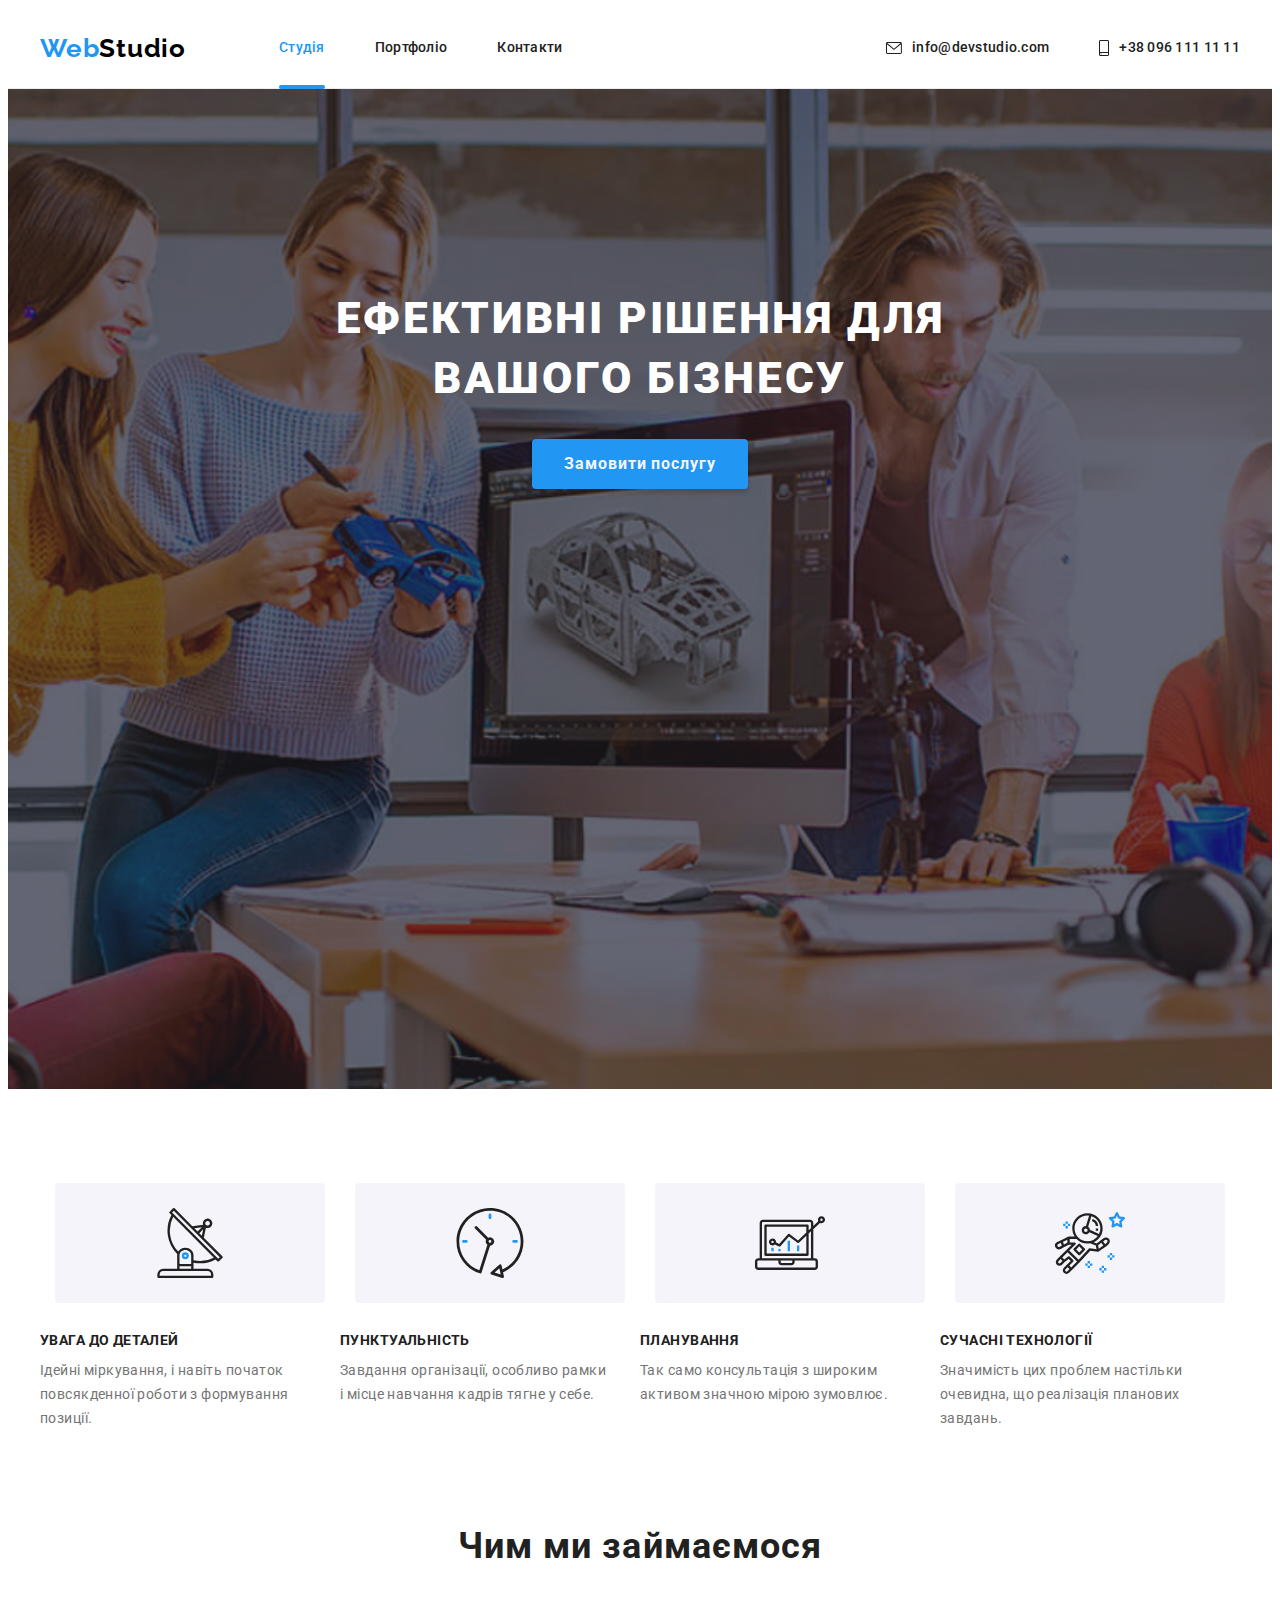
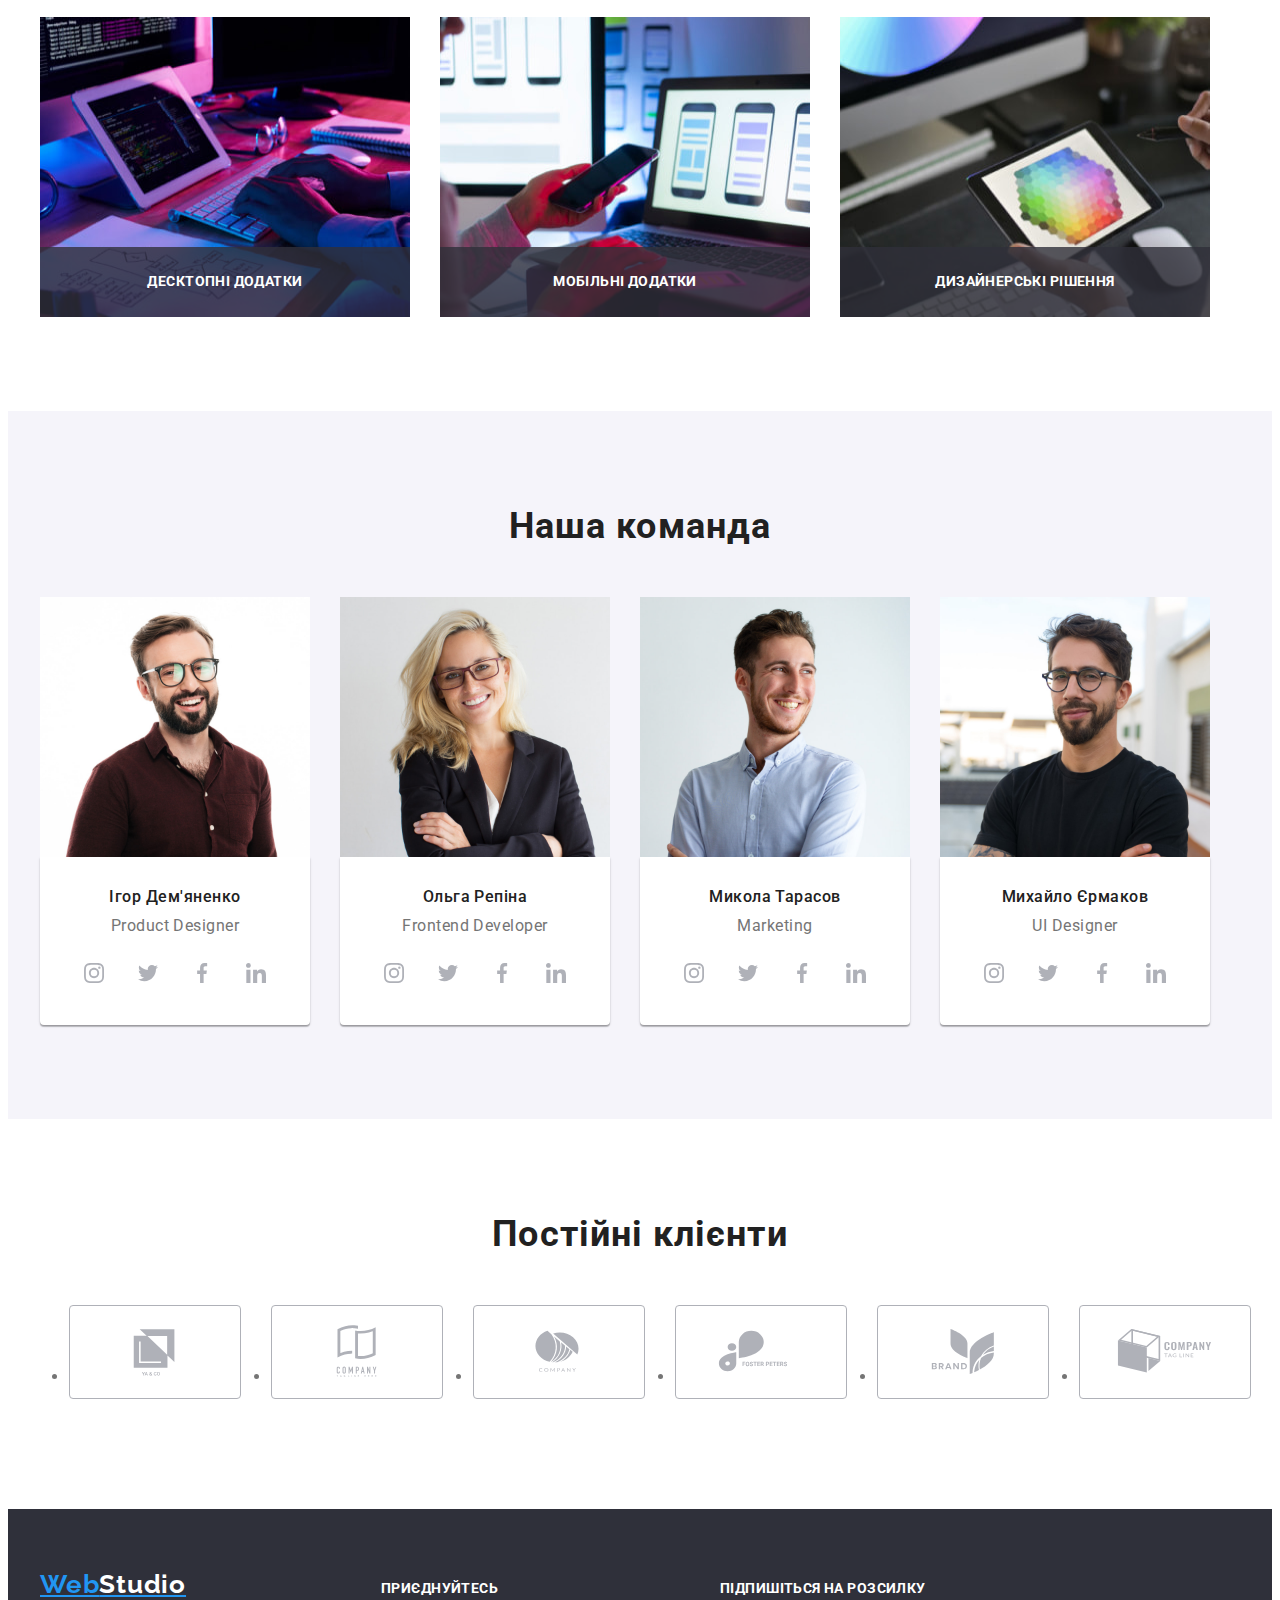
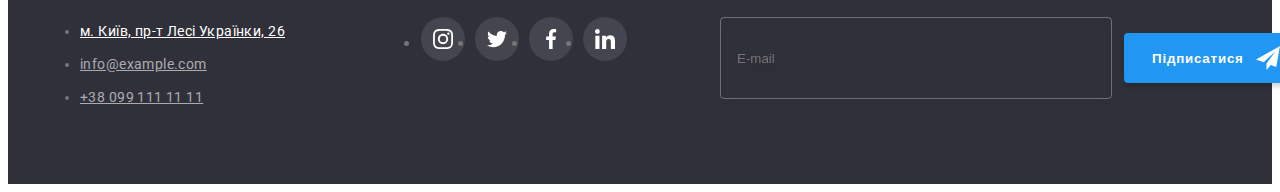
==== commit 30e41020: "team-sass" ====
--- a/index.html
+++ b/index.html
@@ -36,12 +36,12 @@
               <a class="nav__link nav__link--current" href="./index.html">Студія</a>
             </li>
             <li class="nav__item">
-              <a class="nav__link " href="./portfolio.html">Портфоліо</a>
+              <a class="nav__link" href="./portfolio.html">Портфоліо</a>
             </li>
             <li class="nav__item"><a class="nav__link link" href="#Контакты">Контакти</a></li>
           </ul>
         </nav>
-        <ul class="header__list ">
+        <ul class="header__list">
           <li class="header__item-mail">
             <a class="header__link" href="mailto:info@devstudio.com"
               ><svg width="16" height="12" class="header__icon">
@@ -73,9 +73,9 @@
       </section>
 
       <!-- Benefits section -->
-      <section class="benefits section">
+      <section class="benefits">
         <div class="container benefits__container">
-          <ul class="benefits__logo-list list">
+          <ul class="benefits__logo-list">
             <li class="benefits__logo-item">
               <div class="benefits__logo-container">
                 <svg width="70" height="70">
@@ -106,7 +106,7 @@
             </li>
           </ul>
           <h2 class="visually-hidden">Особливості</h2>
-          <ul class="benefits__list list">
+          <ul class="benefits__list">
             <li class="benefits__item">
               <h3 class="benefits__title">УВАГА ДО ДЕТАЛЕЙ</h3>
               <p class="benefits__text">
@@ -136,10 +136,10 @@
       </section>
 
       <!-- About section -->
-      <section class="about section">
+      <section class="about">
         <div class="container">
           <h2 class="about__title">Чим ми займаємося</h2>
-          <ul class="about__list list">
+          <ul class="about__list">
             <li class="about__item">
               <img src="./images/about-work/code.jpg" width="370" height="300" alt="Набор кода" />
               <div class="about__label">
@@ -175,10 +175,10 @@
       </section>
 
       <!-- Team section -->
-      <section class="team section">
+      <section class="team">
         <div class="container">
           <h2 class="team__title">Наша команда</h2>
-          <ul class="team__list list">
+          <ul class="team__list">
             <li class="team__item">
               <img
                 src="./images/our-team/demianenko.jpg"
@@ -311,7 +311,7 @@
               <div class="team__card">
                 <h3 class="card-team__title">Микола Тарасов</h3>
                 <p class="card-team__text" lang="en">Marketing</p>
-                <ul class="card-team__list list">
+                <ul class="card-team__list">
                   <li class="card-team__item">
                     <a
                       class="card-team__link"
@@ -433,7 +433,7 @@
       </section>
 
       <!-- Clients -->
-      <section class="clients section">
+      <section class="clients">
         <div class="container">
           <h2 class="clients__title">Постійні клієнти</h2>
           <ul class="clients__list list">
--- a/css/main.min.css
+++ b/css/main.min.css
@@ -1 +1 @@
-:root{--main-font: "Roboto", sans-serif;--secondary-font: "Raleway", sans-serif;--main-txt-clr: #757575;--secondary-light-txt-clr: #ffffff;--secondary-dark-txt-clr: #212121;--accent-txt-color: #2196f3;--logo-txt-clr: #000000;--dark-bg-clr: #2f303a;--light-bg-clr: #f5f4fa;--hover-btn-clt: #188ce8;--animation-fast: 250ms cubic-bezier(0.4, 0, 0.2, 1)}.visually-hidden{position:absolute;width:1px;height:1px;margin:-1px;border:0;padding:0;white-space:nowrap;-webkit-clip-path:inset(100%);clip-path:inset(100%);clip:rect(0 0 0 0);overflow:hidden}.nav__link,.header__link,.header__logo{text-decoration:none;color:currentColor}.nav__list,.header__list{margin:0;padding:0;list-style:none}body{font-family:var(--main-font);color:var(--main-txt-clr)}.no-scroll{overflow:hidden}h1,h2,h3,h4,h5,h6,p{margin:0}img{display:block}.section{padding-top:94px;padding-bottom:94px}.container{width:1200px;padding-left:15px;padding-right:15px;margin-left:auto;margin-right:auto}.header{border-bottom:1px solid #ececec}.header__container{display:-webkit-box;display:-ms-flexbox;display:flex;-webkit-box-align:center;-ms-flex-align:center;align-items:center}.header__logo{font-family:"Raleway";font-style:normal;font-weight:700;font-size:26px;line-height:1.19;letter-spacing:.03em;color:var(--accent-txt-color)}.header__logo-clr{color:var(--logo-txt-clr)}.header__list{display:-webkit-box;display:-ms-flexbox;display:flex}.header__item-mail{margin-right:50px}.header__link,.header__link{color:inherit;padding-top:32px;padding-bottom:32px;display:-webkit-box;display:-ms-flexbox;display:flex;-webkit-box-align:center;-ms-flex-align:center;align-items:center;font-weight:500;font-size:14px;line-height:1.14;letter-spacing:.02em;color:var(--secondary-dark-txt-clr);-webkit-transition:color var(--animation-fast);transition:color var(--animation-fast)}.header__link:hover,.header__link:focus,.header__link:hover,.header__link:focus{color:var(--accent-txt-color)}.header__icon{fill:currentColor;margin-right:10px;-webkit-box-pack:center;-ms-flex-pack:center;justify-content:center}.header__nav{margin-right:auto;margin-left:93px}.nav__list{display:-webkit-box;display:-ms-flexbox;display:flex;gap:50px}.nav__item{position:relative}.nav__link{padding-top:32px;padding-bottom:32px;display:block;font-weight:500;font-size:14px;line-height:1.14;letter-spacing:.02em;color:var(--secondary-dark-txt-clr);-webkit-transition:color var(--animation-fast);transition:color var(--animation-fast)}.nav__link:hover,.nav__link:focus{color:var(--accent-txt-color)}.nav__link--current{color:var(--accent-txt-color)}.nav__link--current::after{position:absolute;z-index:100;content:"";left:0;bottom:-1px;width:100%;height:4px;background:var(--accent-txt-color);border-radius:2px}/*# sourceMappingURL=main.min.css.map */+:root{--main-font: "Roboto", sans-serif;--secondary-font: "Raleway", sans-serif;--main-txt-clr: #757575;--secondary-light-txt-clr: #ffffff;--secondary-dark-txt-clr: #212121;--accent-txt-color: #2196f3;--logo-txt-clr: #000000;--dark-bg-clr: #2f303a;--light-bg-clr: #f5f4fa;--hover-btn-clt: #188ce8;--animation-fast: 250ms cubic-bezier(0.4, 0, 0.2, 1)}.visually-hidden{position:absolute;width:1px;height:1px;margin:-1px;border:0;padding:0;white-space:nowrap;-webkit-clip-path:inset(100%);clip-path:inset(100%);clip:rect(0 0 0 0);overflow:hidden}.clients,.team,.about,.benefits{padding-top:94px;padding-bottom:94px}.nav__link,.header__link,.header__logo{text-decoration:none;color:currentColor}.card-team__list,.team__list,.about__list,.benefits__list,.benefits__logo-list,.nav__list,.header__list{margin:0;padding:0;list-style:none}body{font-family:var(--main-font);color:var(--main-txt-clr)}.no-scroll{overflow:hidden}h1,h2,h3,h4,h5,h6,p{margin:0}img{display:block}.section{padding-top:94px;padding-bottom:94px}.container{width:1200px;padding-left:15px;padding-right:15px;margin-left:auto;margin-right:auto}.about__title,.team__title,.clients__title{margin-bottom:50px;font-weight:700;font-size:36px;line-height:1.17;text-align:center;letter-spacing:.03em;color:var(--secondary-dark-txt-clr)}.hero__btn{font-family:inherit;margin:0 auto;display:block;min-width:200px;min-height:50px;padding:10px 32px;border-radius:4px;background-color:var(--accent-txt-color);-webkit-box-shadow:0px 4px 4px rgba(0,0,0,.15);box-shadow:0px 4px 4px rgba(0,0,0,.15);font-weight:700;font-size:16px;line-height:1.88;letter-spacing:.06em;cursor:pointer;border:none;color:var(--light-bg-clr);-webkit-transition:background-color var(--animation-fast);transition:background-color var(--animation-fast)}.hero__btn:hover,.hero__btn:focus{color:var(--secondary-light-txt-clr);background-color:var(--hover-btn-clt)}.form__btn{font-family:inherit;margin:0 auto;display:block;width:200px;height:50px;padding:10px 32px;background-color:var(--accent-txt-color);font-weight:700;font-size:16px;line-height:1.88;letter-spacing:.06em;cursor:pointer;border:none;border-radius:4px;-webkit-box-shadow:0px 4px 4px rgba(0,0,0,.15);box-shadow:0px 4px 4px rgba(0,0,0,.15);color:var(--secondary-light-txt-clr);-webkit-user-select:none;-moz-user-select:none;-ms-user-select:none;user-select:none;-webkit-transition:background-color var(--animation-fast);transition:background-color var(--animation-fast)}.form__btn:hover,.form__btn:focus{background-color:var(--hover-btn-clt)}.subscription-form__button{display:-webkit-inline-box;display:-ms-inline-flexbox;display:inline-flex;-webkit-box-align:center;-ms-flex-align:center;align-items:center;gap:12px;min-width:200px;min-height:50px;padding:10px 28px;font-weight:700;line-height:1.88;letter-spacing:.06em;color:var(--secondary-light-txt-clr);background-color:var(--accent-txt-color);-webkit-box-shadow:0px 4px 4px rgba(0,0,0,.15);box-shadow:0px 4px 4px rgba(0,0,0,.15);border-radius:4px;border:none;cursor:pointer;-webkit-transition:background-color var(--animation-fast);transition:background-color var(--animation-fast)}.subscription-form__button:hover,.subscription-form__button:focus{background-color:var(--hover-btn-clt)}.header{border-bottom:1px solid #ececec}.header__container{display:-webkit-box;display:-ms-flexbox;display:flex;-webkit-box-align:center;-ms-flex-align:center;align-items:center}.header__logo{font-family:"Raleway";font-style:normal;font-weight:700;font-size:26px;line-height:1.19;letter-spacing:.03em;color:var(--accent-txt-color)}.header__logo-clr{color:var(--logo-txt-clr)}.header__list{display:-webkit-box;display:-ms-flexbox;display:flex}.header__item-mail{margin-right:50px}.header__link,.header__link{color:inherit;padding-top:32px;padding-bottom:32px;display:-webkit-box;display:-ms-flexbox;display:flex;-webkit-box-align:center;-ms-flex-align:center;align-items:center;font-weight:500;font-size:14px;line-height:1.14;letter-spacing:.02em;color:var(--secondary-dark-txt-clr);-webkit-transition:color var(--animation-fast);transition:color var(--animation-fast)}.header__link:hover,.header__link:focus,.header__link:hover,.header__link:focus{color:var(--accent-txt-color)}.header__icon{fill:currentColor;margin-right:10px;-webkit-box-pack:center;-ms-flex-pack:center;justify-content:center}.header__nav{margin-right:auto;margin-left:93px}.nav__list{display:-webkit-box;display:-ms-flexbox;display:flex;gap:50px}.nav__item{position:relative}.nav__link{padding-top:32px;padding-bottom:32px;display:block;font-weight:500;font-size:14px;line-height:1.14;letter-spacing:.02em;color:var(--secondary-dark-txt-clr);-webkit-transition:color var(--animation-fast);transition:color var(--animation-fast)}.nav__link:hover,.nav__link:focus{color:var(--accent-txt-color)}.nav__link--current{color:var(--accent-txt-color)}.nav__link--current::after{position:absolute;z-index:100;content:"";left:0;bottom:-1px;width:100%;height:4px;background:var(--accent-txt-color);border-radius:2px}.main__hero{padding-top:200px;padding-bottom:200px;max-width:1600px;height:600px;margin-left:auto;margin-right:auto;background:var(--dark-bg-clr);background-image:-webkit-gradient(linear, left top, right top, from(rgba(47, 48, 58, 0.4)), to(rgba(47, 48, 58, 0.4))),url(../images/hero.jpg);background-image:linear-gradient(to right, rgba(47, 48, 58, 0.4), rgba(47, 48, 58, 0.4)),url(../images/hero.jpg);background-repeat:no-repeat;background-position:center;background-size:cover}.hero__title{max-width:696px;margin:0 auto;margin-bottom:30px;font-weight:900;font-size:44px;line-height:1.36;text-align:center;letter-spacing:.06em;text-transform:uppercase;color:var(--secondary-light-txt-clr)}.benefits{padding-bottom:0}.benefits__logo-list{display:-webkit-box;display:-ms-flexbox;display:flex;-webkit-box-align:center;-ms-flex-align:center;align-items:center;-webkit-box-pack:center;-ms-flex-pack:center;justify-content:center;gap:30px;margin-bottom:30px}.benefits__logo-container{display:-webkit-box;display:-ms-flexbox;display:flex;-webkit-box-align:center;-ms-flex-align:center;align-items:center;-webkit-box-pack:center;-ms-flex-pack:center;justify-content:center;width:270px;height:120px;background-color:var(--light-bg-clr);border-radius:4px;gap:30px}.benefits__list{display:-webkit-box;display:-ms-flexbox;display:flex;gap:30px}.benefits__item{max-width:270px}.benefits__title{margin-bottom:10px;font-weight:700;font-size:14px;line-height:1.14;letter-spacing:.03em;text-transform:uppercase;color:var(--secondary-dark-txt-clr)}.benefits__text{font-size:14px;line-height:1.71;letter-spacing:.03em}.about__list{display:-webkit-box;display:-ms-flexbox;display:flex;gap:30px}.about__item{position:relative}.about__label{display:-webkit-box;display:-ms-flexbox;display:flex;-webkit-box-align:center;-ms-flex-align:center;align-items:center;-webkit-box-pack:center;-ms-flex-pack:center;justify-content:center;position:absolute;left:0;bottom:0;width:100%;height:70px;background:rgba(47,48,58,.8)}.about__text{font-weight:700;font-size:14px;line-height:1.14;letter-spacing:.03em;text-transform:uppercase;color:var(--secondary-light-txt-clr)}.team{background:var(--light-bg-clr)}.team__list{display:-webkit-box;display:-ms-flexbox;display:flex;-ms-flex-wrap:wrap;flex-wrap:wrap;gap:30px}.team__card{padding:30px 5px 30px 5px;border-radius:0px 0px 4px 4px;background:#fff;-webkit-box-shadow:0px 1px 3px rgba(0,0,0,.12),0px 1px 1px rgba(0,0,0,.14),0px 2px 1px rgba(0,0,0,.2);box-shadow:0px 1px 3px rgba(0,0,0,.12),0px 1px 1px rgba(0,0,0,.14),0px 2px 1px rgba(0,0,0,.2)}.card-team__title{margin-bottom:10px;font-weight:500;font-size:16px;line-height:1.19;text-align:center;letter-spacing:.03em;color:var(--secondary-dark-txt-clr)}.card-team__text{font-size:16px;line-height:1.19;text-align:center;letter-spacing:.03em;margin-bottom:16px}.card-team__list{display:-webkit-box;display:-ms-flexbox;display:flex;-webkit-box-align:center;-ms-flex-align:center;align-items:center;-webkit-box-pack:center;-ms-flex-pack:center;justify-content:center;gap:10px}.card-team__link{display:-webkit-box;display:-ms-flexbox;display:flex;-webkit-box-align:center;-ms-flex-align:center;align-items:center;-webkit-box-pack:center;-ms-flex-pack:center;justify-content:center;color:var(--main-txt-clr);width:44px;height:44px;background-color:#fff;border-radius:50%;-webkit-transition:background-color var(--animation-fast);transition:background-color var(--animation-fast)}.card-team__link:hover,.card-team__link:focus{background-color:#2196f3}.card-team__link:hover .card-team__icon{fill:#fff}.card-team__link:focus .card-team__icon{fill:#fff}.card-team__icon{fill:#afb1b8;-webkit-transition:fill var(--animation-fast);transition:fill var(--animation-fast)}.clients__list{display:-webkit-box;display:-ms-flexbox;display:flex;-webkit-box-align:center;-ms-flex-align:center;align-items:center;-webkit-box-pack:center;-ms-flex-pack:center;justify-content:center;gap:30px}.clients__link{display:-webkit-box;display:-ms-flexbox;display:flex;-webkit-box-align:center;-ms-flex-align:center;align-items:center;-webkit-box-pack:center;-ms-flex-pack:center;justify-content:center;width:170px;height:92px;border:1px solid #afb1b8;border-radius:4px;-webkit-transition:border var(--animation-fast);transition:border var(--animation-fast)}.clients__link:hover,.clients__link:focus{border:1px solid #2196f3}.clients__link:hover .clients__icon{fill:#2196f3}.clients__link:focus .clients__icon{fill:#2196f3}.clients__icon{fill:#afb1b8;-webkit-transition:fill var(--animation-fast);transition:fill var(--animation-fast)}/*# sourceMappingURL=main.min.css.map */--- a/css/styles.css
+++ b/css/styles.css
@@ -193,7 +193,7 @@
 
 /* hero section */
 
-.main__hero {
+/* .main__hero {
   padding-top: 200px;
   padding-bottom: 200px;
   max-width: 1600px;
@@ -219,9 +219,9 @@
   letter-spacing: 0.06em;
   text-transform: uppercase;
   color: var(--secondary-light-txt-clr);
-}
-
-.hero__btn {
+} */
+
+/* .hero__btn {
   font-family: inherit;
   margin: 0 auto;
   display: block;
@@ -230,6 +230,7 @@
   padding: 10px 32px;
   border-radius: 4px;
   background-color: var(--accent-txt-color);
+  box-shadow: 0px 4px 4px rgba(0, 0, 0, 0.15);
   font-weight: 700;
   font-size: 16px;
   line-height: 1.88;
@@ -244,7 +245,7 @@
 .hero__btn:focus {
   color: var(--secondary-light-txt-clr);
   background-color: var(--hover-btn-clt);
-}
+} */
 
 /* Benefits section */
 
@@ -298,7 +299,9 @@
 
 /* About section */
 
-.about__title {
+/* .about__title,
+.team__title,
+.clients__title {
   margin-bottom: 50px;
   font-weight: 700;
   font-size: 36px;
@@ -306,9 +309,9 @@
   text-align: center;
   letter-spacing: 0.03em;
   color: var(--secondary-dark-txt-clr);
-}
-
-.about__list {
+} */
+
+/* .about__list {
   display: flex;
   gap: 30px;
 }
@@ -336,22 +339,12 @@
   letter-spacing: 0.03em;
   text-transform: uppercase;
   color: var(--secondary-light-txt-clr);
-}
+} */
 
 /* Team section */
 
-.team {
+/* .team {
   background: var(--light-bg-clr);
-}
-
-.team__title {
-  margin-bottom: 50px;
-  font-weight: 700;
-  font-size: 36px;
-  line-height: 1.17;
-  text-align: center;
-  letter-spacing: 0.03em;
-  color: var(--secondary-dark-txt-clr);
 }
 
 .team__list {
@@ -359,9 +352,7 @@
   flex-wrap: wrap;
   gap: 30px;
 }
-/* .team-list {
-  flex-basis: calc((100% - 30px * 3) / 4);
-} */
+
 .team__card {
   padding: 30px 5px 30px 5px;
   border-radius: 0px 0px 4px 4px;
@@ -423,19 +414,10 @@
 
 .card-team__link:focus .card-team__icon {
   fill: #ffffff;
-}
+} */
 
 /* Clients section */
 
-.clients__title {
-  margin-bottom: 50px;
-  font-weight: 700;
-  font-size: 36px;
-  line-height: 1.17;
-  text-align: center;
-  letter-spacing: 0.03em;
-  color: var(--secondary-dark-txt-clr);
-}
 .clients__list {
   display: flex;
   align-items: center;
@@ -614,7 +596,7 @@
   outline: transparent;
 }
 
-.subscription-form__button {
+/* .subscription-form__button {
   display: inline-flex;
   align-items: center;
   gap: 12px;
@@ -630,7 +612,13 @@
   border-radius: 4px;
   border: none;
   cursor: pointer;
-}
+  transition: background-color var(--animation-fast);
+}
+
+.subscription-form__button:hover,
+.subscription-form__button:focus {
+  background-color: var(--hover-btn-clt);
+} */
 
 /* Portfolio page */
 
@@ -949,14 +937,14 @@
   opacity: 1;
 }
 
-.form__btn {
+/* .form__btn {
   font-family: inherit;
   margin: 0 auto;
   display: block;
   width: 200px;
   height: 50px;
   padding: 10px 32px;
-  color: var(--secondary-light-txt-clr);
+  background-color: var(--accent-txt-color);
   font-weight: 700;
   font-size: 16px;
   line-height: 1.88;
@@ -965,6 +953,12 @@
   border: none;
   border-radius: 4px;
   box-shadow: 0px 4px 4px rgba(0, 0, 0, 0.15);
-  background-color: var(--accent-txt-color);
+  color: var(--secondary-light-txt-clr);
   user-select: none;
-}
+  transition: background-color var(--animation-fast);
+}
+
+.form__btn:hover,
+.form__btn:focus {
+  background-color: var(--hover-btn-clt);
+} */
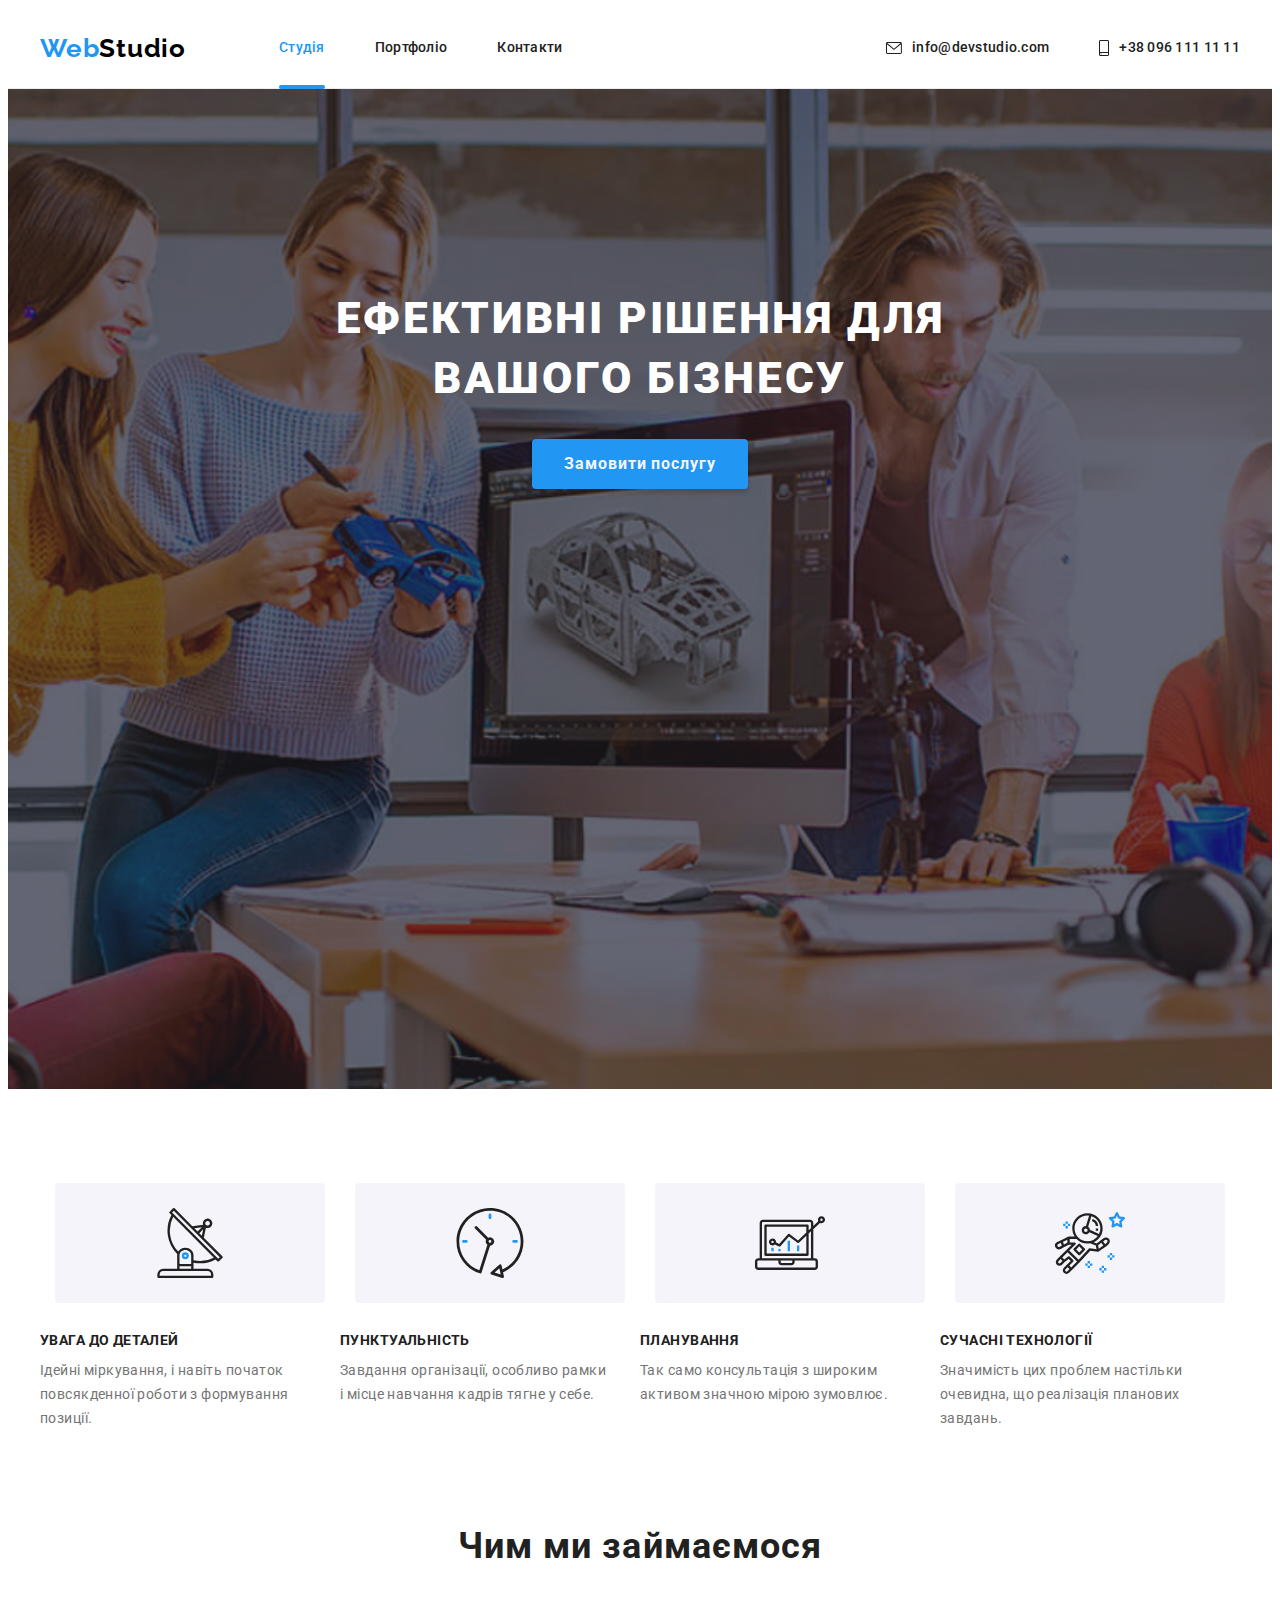
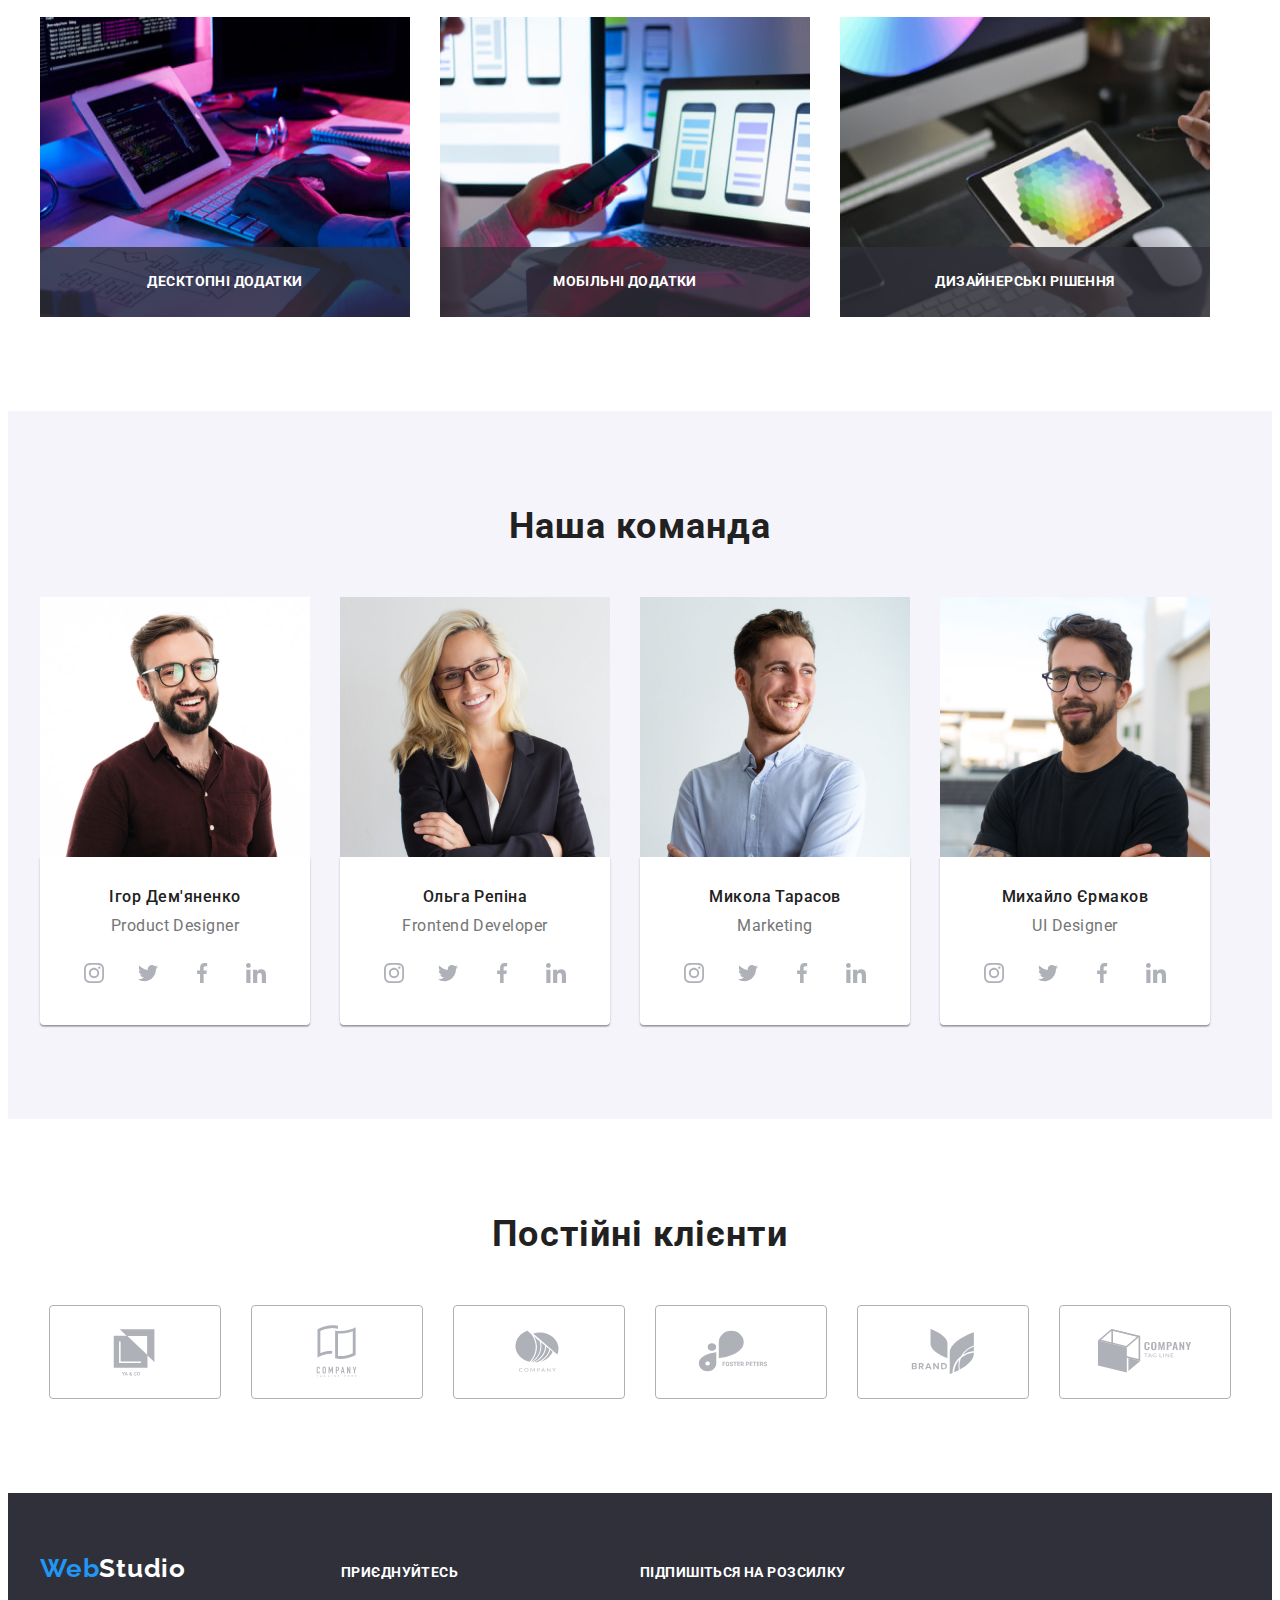
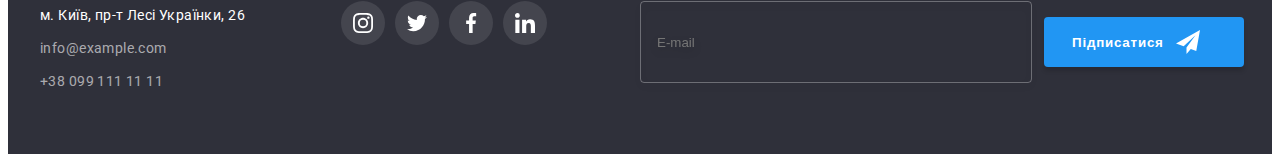
==== commit d70852ee: "sass-modal" ====
--- a/index.html
+++ b/index.html
@@ -192,7 +192,7 @@
                 <ul class="card-team__list list">
                   <li class="card-team__item">
                     <a
-                      class="card-team__link link"
+                      class="card-team__link"
                       href=""
                       target="_blank"
                       rel="noopener noreferrer"
@@ -205,7 +205,7 @@
                   </li>
                   <li class="card-team__item">
                     <a
-                      class="card-team__link link"
+                      class="card-team__link"
                       href=""
                       target="_blank"
                       rel="noopener noreferrer"
@@ -218,7 +218,7 @@
                   </li>
                   <li class="card-team__item">
                     <a
-                      class="card-team__link link"
+                      class="card-team__link"
                       href=""
                       target="_blank"
                       rel="noopener noreferrer"
@@ -231,7 +231,7 @@
                   </li>
                   <li class="card-team__item">
                     <a
-                      class="card-team__link link"
+                      class="card-team__link"
                       href=""
                       target="_blank"
                       rel="noopener noreferrer"
@@ -253,7 +253,7 @@
                 <ul class="card-team__list list">
                   <li class="card-team__item">
                     <a
-                      class="card-team__link link"
+                      class="card-team__link"
                       href=""
                       target="_blank"
                       rel="noopener noreferrer"
@@ -266,7 +266,7 @@
                   </li>
                   <li class="card-team__item">
                     <a
-                      class="card-team__link link"
+                      class="card-team__link"
                       href=""
                       target="_blank"
                       rel="noopener noreferrer"
@@ -279,7 +279,7 @@
                   </li>
                   <li class="card-team__item">
                     <a
-                      class="card-team__link link"
+                      class="card-team__link"
                       href=""
                       target="_blank"
                       rel="noopener noreferrer"
@@ -292,7 +292,7 @@
                   </li>
                   <li class="card-team__item">
                     <a
-                      class="card-team__link link"
+                      class="card-team__link"
                       href=""
                       target="_blank"
                       rel="noopener noreferrer"
@@ -327,7 +327,7 @@
                   </li>
                   <li class="card-team__item">
                     <a
-                      class="card-team__link link"
+                      class="card-team__link"
                       href=""
                       target="_blank"
                       rel="noopener noreferrer"
@@ -340,7 +340,7 @@
                   </li>
                   <li class="card-team__item">
                     <a
-                      class="card-team__link link"
+                      class="card-team__link"
                       href=""
                       target="_blank"
                       rel="noopener noreferrer"
@@ -353,7 +353,7 @@
                   </li>
                   <li class="card-team__item">
                     <a
-                      class="card-team__link link"
+                      class="card-team__link"
                       href=""
                       target="_blank"
                       rel="noopener noreferrer"
@@ -388,7 +388,7 @@
                   </li>
                   <li class="card-team__item">
                     <a
-                      class="card-team__link link"
+                      class="card-team__link"
                       href=""
                       target="_blank"
                       rel="noopener noreferrer"
@@ -401,7 +401,7 @@
                   </li>
                   <li class="card-team__item">
                     <a
-                      class="card-team__link link"
+                      class="card-team__link"
                       href=""
                       target="_blank"
                       rel="noopener noreferrer"
@@ -414,7 +414,7 @@
                   </li>
                   <li class="card-team__item">
                     <a
-                      class="card-team__link link"
+                      class="card-team__link"
                       href=""
                       target="_blank"
                       rel="noopener noreferrer"
@@ -436,10 +436,10 @@
       <section class="clients">
         <div class="container">
           <h2 class="clients__title">Постійні клієнти</h2>
-          <ul class="clients__list list">
+          <ul class="clients__list">
             <li class="clients__item">
               <a
-                class="clients__link link"
+                class="clients__link"
                 href=""
                 target="_blank"
                 rel="noopener noreferrer"
@@ -452,7 +452,7 @@
             </li>
             <li class="clients__item">
               <a
-                class="clients__link link"
+                class="clients__link"
                 href=""
                 target="_blank"
                 rel="noopener noreferrer"
@@ -465,7 +465,7 @@
             </li>
             <li class="clients__item">
               <a
-                class="clients__link link"
+                class="clients__link"
                 href=""
                 target="_blank"
                 rel="noopener noreferrer"
@@ -478,7 +478,7 @@
             </li>
             <li class="clients__item">
               <a
-                class="clients__link link"
+                class="clients__link"
                 href=""
                 target="_blank"
                 rel="noopener noreferrer"
@@ -491,7 +491,7 @@
             </li>
             <li class="clients__item">
               <a
-                class="clients__link link"
+                class="clients__link"
                 href=""
                 target="_blank"
                 rel="noopener noreferrer"
@@ -504,7 +504,7 @@
             </li>
             <li class="clients__item">
               <a
-                class="clients__link link"
+                class="clients__link"
                 href=""
                 target="_blank"
                 rel="noopener noreferrer"
@@ -524,14 +524,14 @@
     <footer class="footer" id="Контакты">
       <div class="container footer__container">
         <div class="contacts-box footer__contacts-box">
-          <a class="footer__logo link" href="./index.html" lang="en"
+          <a class="footer__logo" href="./index.html" lang="en"
             >Web<span class="footer__logo-clr">Studio</span>
           </a>
           <address class="footer__address">
-            <ul class="footer__list list">
+            <ul class="footer__list">
               <li class="footer__item">
                 <a
-                  class="address__link link"
+                  class="address__link"
                   href="https://goo.gl/maps/opvbCCuK2W5cB6Hv9"
                   target="_blank"
                   title="Гугл мaп"
@@ -540,20 +540,20 @@
                 >
               </li>
               <li class="footer__item">
-                <a class="footer__link link" href="mailto:info@example.com">info@example.com</a>
+                <a class="footer__link" href="mailto:info@example.com">info@example.com</a>
               </li>
               <li class="footer__item">
-                <a class="footer__link link" href="tel:+380991111111"> +38 099 111 11 11</a>
+                <a class="footer__link" href="tel:+380991111111"> +38 099 111 11 11</a>
               </li>
             </ul>
           </address>
         </div>
         <div class="social footer__social">
           <h3 class="social__title">приєднуйтесь</h3>
-          <ul class="social__list list">
+          <ul class="social__list">
             <li class="social__item">
               <a
-                class="social__link link"
+                class="social__link"
                 href=""
                 target="_blank"
                 rel="noopener noreferrer"
@@ -566,7 +566,7 @@
             </li>
             <li class="social__item">
               <a
-                class="social__link link"
+                class="social__link"
                 href=""
                 target="_blank"
                 rel="noopener noreferrer"
@@ -579,7 +579,7 @@
             </li>
             <li class="social__item">
               <a
-                class="social__link link"
+                class="social__link"
                 href=""
                 target="_blank"
                 rel="noopener noreferrer"
@@ -592,7 +592,7 @@
             </li>
             <li class="social__item">
               <a
-                class="social__link link"
+                class="social__link"
                 href=""
                 target="_blank"
                 rel="noopener noreferrer"
@@ -607,11 +607,11 @@
         </div>
         <div class="footer__subscription">
           <h3 class="subscription__title">Підпишіться на розсилку</h3>
-          <form class="subscription-form footer__subscription-form">
-            <input class="subscription-form__input" type="text" name="mail" placeholder="E-mail" />
-            <button class="subscription-form__button" type="submit">
+          <form class="subscription__form">
+            <input class="subscription__input" type="text" name="mail" placeholder="E-mail" />
+            <button class="subscription__button" type="submit">
               Підписатися
-              <svg class="subscription-form__icon" width="24" height="24">
+              <svg class="subscription__icon" width="24" height="24">
                 <use href="./images/icons.svg#icon-send-footer"></use>
               </svg>
             </button>
--- a/css/main.min.css
+++ b/css/main.min.css
@@ -1 +1 @@
-:root{--main-font: "Roboto", sans-serif;--secondary-font: "Raleway", sans-serif;--main-txt-clr: #757575;--secondary-light-txt-clr: #ffffff;--secondary-dark-txt-clr: #212121;--accent-txt-color: #2196f3;--logo-txt-clr: #000000;--dark-bg-clr: #2f303a;--light-bg-clr: #f5f4fa;--hover-btn-clt: #188ce8;--animation-fast: 250ms cubic-bezier(0.4, 0, 0.2, 1)}.visually-hidden{position:absolute;width:1px;height:1px;margin:-1px;border:0;padding:0;white-space:nowrap;-webkit-clip-path:inset(100%);clip-path:inset(100%);clip:rect(0 0 0 0);overflow:hidden}.clients,.team,.about,.benefits{padding-top:94px;padding-bottom:94px}.nav__link,.header__link,.header__logo{text-decoration:none;color:currentColor}.card-team__list,.team__list,.about__list,.benefits__list,.benefits__logo-list,.nav__list,.header__list{margin:0;padding:0;list-style:none}body{font-family:var(--main-font);color:var(--main-txt-clr)}.no-scroll{overflow:hidden}h1,h2,h3,h4,h5,h6,p{margin:0}img{display:block}.section{padding-top:94px;padding-bottom:94px}.container{width:1200px;padding-left:15px;padding-right:15px;margin-left:auto;margin-right:auto}.about__title,.team__title,.clients__title{margin-bottom:50px;font-weight:700;font-size:36px;line-height:1.17;text-align:center;letter-spacing:.03em;color:var(--secondary-dark-txt-clr)}.hero__btn{font-family:inherit;margin:0 auto;display:block;min-width:200px;min-height:50px;padding:10px 32px;border-radius:4px;background-color:var(--accent-txt-color);-webkit-box-shadow:0px 4px 4px rgba(0,0,0,.15);box-shadow:0px 4px 4px rgba(0,0,0,.15);font-weight:700;font-size:16px;line-height:1.88;letter-spacing:.06em;cursor:pointer;border:none;color:var(--light-bg-clr);-webkit-transition:background-color var(--animation-fast);transition:background-color var(--animation-fast)}.hero__btn:hover,.hero__btn:focus{color:var(--secondary-light-txt-clr);background-color:var(--hover-btn-clt)}.form__btn{font-family:inherit;margin:0 auto;display:block;width:200px;height:50px;padding:10px 32px;background-color:var(--accent-txt-color);font-weight:700;font-size:16px;line-height:1.88;letter-spacing:.06em;cursor:pointer;border:none;border-radius:4px;-webkit-box-shadow:0px 4px 4px rgba(0,0,0,.15);box-shadow:0px 4px 4px rgba(0,0,0,.15);color:var(--secondary-light-txt-clr);-webkit-user-select:none;-moz-user-select:none;-ms-user-select:none;user-select:none;-webkit-transition:background-color var(--animation-fast);transition:background-color var(--animation-fast)}.form__btn:hover,.form__btn:focus{background-color:var(--hover-btn-clt)}.subscription-form__button{display:-webkit-inline-box;display:-ms-inline-flexbox;display:inline-flex;-webkit-box-align:center;-ms-flex-align:center;align-items:center;gap:12px;min-width:200px;min-height:50px;padding:10px 28px;font-weight:700;line-height:1.88;letter-spacing:.06em;color:var(--secondary-light-txt-clr);background-color:var(--accent-txt-color);-webkit-box-shadow:0px 4px 4px rgba(0,0,0,.15);box-shadow:0px 4px 4px rgba(0,0,0,.15);border-radius:4px;border:none;cursor:pointer;-webkit-transition:background-color var(--animation-fast);transition:background-color var(--animation-fast)}.subscription-form__button:hover,.subscription-form__button:focus{background-color:var(--hover-btn-clt)}.header{border-bottom:1px solid #ececec}.header__container{display:-webkit-box;display:-ms-flexbox;display:flex;-webkit-box-align:center;-ms-flex-align:center;align-items:center}.header__logo{font-family:"Raleway";font-style:normal;font-weight:700;font-size:26px;line-height:1.19;letter-spacing:.03em;color:var(--accent-txt-color)}.header__logo-clr{color:var(--logo-txt-clr)}.header__list{display:-webkit-box;display:-ms-flexbox;display:flex}.header__item-mail{margin-right:50px}.header__link,.header__link{color:inherit;padding-top:32px;padding-bottom:32px;display:-webkit-box;display:-ms-flexbox;display:flex;-webkit-box-align:center;-ms-flex-align:center;align-items:center;font-weight:500;font-size:14px;line-height:1.14;letter-spacing:.02em;color:var(--secondary-dark-txt-clr);-webkit-transition:color var(--animation-fast);transition:color var(--animation-fast)}.header__link:hover,.header__link:focus,.header__link:hover,.header__link:focus{color:var(--accent-txt-color)}.header__icon{fill:currentColor;margin-right:10px;-webkit-box-pack:center;-ms-flex-pack:center;justify-content:center}.header__nav{margin-right:auto;margin-left:93px}.nav__list{display:-webkit-box;display:-ms-flexbox;display:flex;gap:50px}.nav__item{position:relative}.nav__link{padding-top:32px;padding-bottom:32px;display:block;font-weight:500;font-size:14px;line-height:1.14;letter-spacing:.02em;color:var(--secondary-dark-txt-clr);-webkit-transition:color var(--animation-fast);transition:color var(--animation-fast)}.nav__link:hover,.nav__link:focus{color:var(--accent-txt-color)}.nav__link--current{color:var(--accent-txt-color)}.nav__link--current::after{position:absolute;z-index:100;content:"";left:0;bottom:-1px;width:100%;height:4px;background:var(--accent-txt-color);border-radius:2px}.main__hero{padding-top:200px;padding-bottom:200px;max-width:1600px;height:600px;margin-left:auto;margin-right:auto;background:var(--dark-bg-clr);background-image:-webkit-gradient(linear, left top, right top, from(rgba(47, 48, 58, 0.4)), to(rgba(47, 48, 58, 0.4))),url(../images/hero.jpg);background-image:linear-gradient(to right, rgba(47, 48, 58, 0.4), rgba(47, 48, 58, 0.4)),url(../images/hero.jpg);background-repeat:no-repeat;background-position:center;background-size:cover}.hero__title{max-width:696px;margin:0 auto;margin-bottom:30px;font-weight:900;font-size:44px;line-height:1.36;text-align:center;letter-spacing:.06em;text-transform:uppercase;color:var(--secondary-light-txt-clr)}.benefits{padding-bottom:0}.benefits__logo-list{display:-webkit-box;display:-ms-flexbox;display:flex;-webkit-box-align:center;-ms-flex-align:center;align-items:center;-webkit-box-pack:center;-ms-flex-pack:center;justify-content:center;gap:30px;margin-bottom:30px}.benefits__logo-container{display:-webkit-box;display:-ms-flexbox;display:flex;-webkit-box-align:center;-ms-flex-align:center;align-items:center;-webkit-box-pack:center;-ms-flex-pack:center;justify-content:center;width:270px;height:120px;background-color:var(--light-bg-clr);border-radius:4px;gap:30px}.benefits__list{display:-webkit-box;display:-ms-flexbox;display:flex;gap:30px}.benefits__item{max-width:270px}.benefits__title{margin-bottom:10px;font-weight:700;font-size:14px;line-height:1.14;letter-spacing:.03em;text-transform:uppercase;color:var(--secondary-dark-txt-clr)}.benefits__text{font-size:14px;line-height:1.71;letter-spacing:.03em}.about__list{display:-webkit-box;display:-ms-flexbox;display:flex;gap:30px}.about__item{position:relative}.about__label{display:-webkit-box;display:-ms-flexbox;display:flex;-webkit-box-align:center;-ms-flex-align:center;align-items:center;-webkit-box-pack:center;-ms-flex-pack:center;justify-content:center;position:absolute;left:0;bottom:0;width:100%;height:70px;background:rgba(47,48,58,.8)}.about__text{font-weight:700;font-size:14px;line-height:1.14;letter-spacing:.03em;text-transform:uppercase;color:var(--secondary-light-txt-clr)}.team{background:var(--light-bg-clr)}.team__list{display:-webkit-box;display:-ms-flexbox;display:flex;-ms-flex-wrap:wrap;flex-wrap:wrap;gap:30px}.team__card{padding:30px 5px 30px 5px;border-radius:0px 0px 4px 4px;background:#fff;-webkit-box-shadow:0px 1px 3px rgba(0,0,0,.12),0px 1px 1px rgba(0,0,0,.14),0px 2px 1px rgba(0,0,0,.2);box-shadow:0px 1px 3px rgba(0,0,0,.12),0px 1px 1px rgba(0,0,0,.14),0px 2px 1px rgba(0,0,0,.2)}.card-team__title{margin-bottom:10px;font-weight:500;font-size:16px;line-height:1.19;text-align:center;letter-spacing:.03em;color:var(--secondary-dark-txt-clr)}.card-team__text{font-size:16px;line-height:1.19;text-align:center;letter-spacing:.03em;margin-bottom:16px}.card-team__list{display:-webkit-box;display:-ms-flexbox;display:flex;-webkit-box-align:center;-ms-flex-align:center;align-items:center;-webkit-box-pack:center;-ms-flex-pack:center;justify-content:center;gap:10px}.card-team__link{display:-webkit-box;display:-ms-flexbox;display:flex;-webkit-box-align:center;-ms-flex-align:center;align-items:center;-webkit-box-pack:center;-ms-flex-pack:center;justify-content:center;color:var(--main-txt-clr);width:44px;height:44px;background-color:#fff;border-radius:50%;-webkit-transition:background-color var(--animation-fast);transition:background-color var(--animation-fast)}.card-team__link:hover,.card-team__link:focus{background-color:#2196f3}.card-team__link:hover .card-team__icon{fill:#fff}.card-team__link:focus .card-team__icon{fill:#fff}.card-team__icon{fill:#afb1b8;-webkit-transition:fill var(--animation-fast);transition:fill var(--animation-fast)}.clients__list{display:-webkit-box;display:-ms-flexbox;display:flex;-webkit-box-align:center;-ms-flex-align:center;align-items:center;-webkit-box-pack:center;-ms-flex-pack:center;justify-content:center;gap:30px}.clients__link{display:-webkit-box;display:-ms-flexbox;display:flex;-webkit-box-align:center;-ms-flex-align:center;align-items:center;-webkit-box-pack:center;-ms-flex-pack:center;justify-content:center;width:170px;height:92px;border:1px solid #afb1b8;border-radius:4px;-webkit-transition:border var(--animation-fast);transition:border var(--animation-fast)}.clients__link:hover,.clients__link:focus{border:1px solid #2196f3}.clients__link:hover .clients__icon{fill:#2196f3}.clients__link:focus .clients__icon{fill:#2196f3}.clients__icon{fill:#afb1b8;-webkit-transition:fill var(--animation-fast);transition:fill var(--animation-fast)}/*# sourceMappingURL=main.min.css.map */+:root{--main-font: "Roboto", sans-serif;--secondary-font: "Raleway", sans-serif;--main-txt-clr: #757575;--secondary-light-txt-clr: #ffffff;--secondary-dark-txt-clr: #212121;--accent-txt-color: #2196f3;--logo-txt-clr: #000000;--dark-bg-clr: #2f303a;--light-bg-clr: #f5f4fa;--hover-btn-clt: #188ce8;--animation-fast: 250ms cubic-bezier(0.4, 0, 0.2, 1)}.visually-hidden{position:absolute;width:1px;height:1px;margin:-1px;border:0;padding:0;white-space:nowrap;-webkit-clip-path:inset(100%);clip-path:inset(100%);clip:rect(0 0 0 0);overflow:hidden}.clients,.team,.about,.benefits{padding-top:94px;padding-bottom:94px}.social__link,.footer__link,.address__link,.footer__logo,.clients__link,.card-team__link,.nav__link,.header__link,.header__logo{text-decoration:none;color:currentColor}.social__list,.footer__list,.clients__list,.card-team__list,.team__list,.about__list,.benefits__list,.benefits__logo-list,.nav__list,.header__list,.btn__list{margin:0;padding:0;list-style:none}body{font-family:var(--main-font);color:var(--main-txt-clr)}.no-scroll{overflow:hidden}h1,h2,h3,h4,h5,h6,p{margin:0}img{display:block}.section{padding-top:94px;padding-bottom:94px}.container{width:1200px;padding-left:15px;padding-right:15px;margin-left:auto;margin-right:auto}.about__title,.team__title,.clients__title{margin-bottom:50px;font-weight:700;font-size:36px;line-height:1.17;text-align:center;letter-spacing:.03em;color:var(--secondary-dark-txt-clr)}.hero__btn{font-family:inherit;margin:0 auto;display:block;min-width:200px;min-height:50px;padding:10px 32px;border-radius:4px;background-color:var(--accent-txt-color);-webkit-box-shadow:0px 4px 4px rgba(0,0,0,.15);box-shadow:0px 4px 4px rgba(0,0,0,.15);font-weight:700;font-size:16px;line-height:1.88;letter-spacing:.06em;cursor:pointer;border:none;color:var(--light-bg-clr);-webkit-transition:background-color var(--animation-fast);transition:background-color var(--animation-fast)}.hero__btn:hover,.hero__btn:focus{color:var(--secondary-light-txt-clr);background-color:var(--hover-btn-clt)}.form__btn{font-family:inherit;margin:0 auto;display:block;width:200px;height:50px;padding:10px 32px;background-color:var(--accent-txt-color);font-weight:700;font-size:16px;line-height:1.88;letter-spacing:.06em;cursor:pointer;border:none;border-radius:4px;-webkit-box-shadow:0px 4px 4px rgba(0,0,0,.15);box-shadow:0px 4px 4px rgba(0,0,0,.15);color:var(--secondary-light-txt-clr);-webkit-user-select:none;-moz-user-select:none;-ms-user-select:none;user-select:none;-webkit-transition:background-color var(--animation-fast);transition:background-color var(--animation-fast)}.form__btn:hover,.form__btn:focus{background-color:var(--hover-btn-clt)}.subscription__button{display:-webkit-inline-box;display:-ms-inline-flexbox;display:inline-flex;-webkit-box-align:center;-ms-flex-align:center;align-items:center;gap:12px;min-width:200px;min-height:50px;padding:10px 28px;font-weight:700;line-height:1.88;letter-spacing:.06em;color:var(--secondary-light-txt-clr);background-color:var(--accent-txt-color);-webkit-box-shadow:0px 4px 4px rgba(0,0,0,.15);box-shadow:0px 4px 4px rgba(0,0,0,.15);border-radius:4px;border:none;cursor:pointer;-webkit-transition:background-color var(--animation-fast);transition:background-color var(--animation-fast)}.subscription__button:hover,.subscription__button:focus{background-color:var(--hover-btn-clt)}.btn__list{display:-webkit-box;display:-ms-flexbox;display:flex;gap:8px;-webkit-box-pack:center;-ms-flex-pack:center;justify-content:center;margin-bottom:50px}.portfolio__btn{font-family:inherit;padding:6px 22px;border-radius:4px;font-weight:500;font-size:16px;line-height:1.63;letter-spacing:.03em;cursor:pointer;border:none;color:var(--secondary-dark-txt-clr);background-color:var(--light-bg-clr);-webkit-transition:background-color var(--animation-fast),color var(--animation-fast),-webkit-box-shadow var(--animation-fast);transition:background-color var(--animation-fast),color var(--animation-fast),-webkit-box-shadow var(--animation-fast);transition:background-color var(--animation-fast),color var(--animation-fast),box-shadow var(--animation-fast);transition:background-color var(--animation-fast),color var(--animation-fast),box-shadow var(--animation-fast),-webkit-box-shadow var(--animation-fast)}.portfolio__btn:hover,.portfolio__btn:focus{background-color:var(--accent-txt-color);color:var(--secondary-light-txt-clr);-webkit-box-shadow:0px 3px 1px rgba(0,0,0,.1),0px 1px 2px rgba(0,0,0,.08),0px 2px 2px rgba(0,0,0,.12);box-shadow:0px 3px 1px rgba(0,0,0,.1),0px 1px 2px rgba(0,0,0,.08),0px 2px 2px rgba(0,0,0,.12)}.modal__btn{display:-webkit-box;display:-ms-flexbox;display:flex;-webkit-box-align:center;-ms-flex-align:center;align-items:center;-webkit-box-pack:center;-ms-flex-pack:center;justify-content:center;position:absolute;width:30px;height:30px;top:8px;right:8px;padding:0;background-color:var(--secondary-light-txt-clr);border-radius:50%;border:1px solid rgba(0,0,0,.1);cursor:pointer;-webkit-transition:fill var(--animation-fast);transition:fill var(--animation-fast)}.modal__btn:hover,.modal__btn:focus{fill:#2196f3}.backdrop{position:fixed;left:0;top:0;width:100%;height:100%;background-color:rgba(0,0,0,.2);z-index:1000;opacity:1;visibility:visible;-webkit-transition:500ms cubic-bezier(0.4, 0, 0.2, 1);transition:500ms cubic-bezier(0.4, 0, 0.2, 1)}.backdrop--is-hidden{opacity:0;visibility:hidden;pointer-events:none}.backdrop--is-hidden .modal{opacity:0;-webkit-transform:translate(-50%, -50%) scale(0.3);transform:translate(-50%, -50%) scale(0.3)}.modal{position:absolute;left:50%;top:50%;width:528px;height:581px;background-color:var(--secondary-light-txt-clr);-webkit-box-shadow:0px 1px 3px rgba(0,0,0,.12),0px 1px 1px rgba(0,0,0,.14),0px 2px 1px rgba(0,0,0,.2);box-shadow:0px 1px 3px rgba(0,0,0,.12),0px 1px 1px rgba(0,0,0,.14),0px 2px 1px rgba(0,0,0,.2);border-radius:4px;opacity:1;-webkit-transform:translate(-50%, -50%) scale(0.9);transform:translate(-50%, -50%) scale(0.9);-webkit-transition:opacity 500ms cubic-bezier(0.4, 0, 0.2, 1),-webkit-transform 500ms cubic-bezier(0.4, 0, 0.2, 1);transition:opacity 500ms cubic-bezier(0.4, 0, 0.2, 1),-webkit-transform 500ms cubic-bezier(0.4, 0, 0.2, 1);transition:transform 500ms cubic-bezier(0.4, 0, 0.2, 1),opacity 500ms cubic-bezier(0.4, 0, 0.2, 1);transition:transform 500ms cubic-bezier(0.4, 0, 0.2, 1),opacity 500ms cubic-bezier(0.4, 0, 0.2, 1),-webkit-transform 500ms cubic-bezier(0.4, 0, 0.2, 1)}.header{border-bottom:1px solid #ececec}.header__container{display:-webkit-box;display:-ms-flexbox;display:flex;-webkit-box-align:center;-ms-flex-align:center;align-items:center}.header__logo{font-family:"Raleway";font-style:normal;font-weight:700;font-size:26px;line-height:1.19;letter-spacing:.03em;color:var(--accent-txt-color)}.header__logo-clr{color:var(--logo-txt-clr)}.header__list{display:-webkit-box;display:-ms-flexbox;display:flex}.header__item-mail{margin-right:50px}.header__link,.header__link{color:inherit;padding-top:32px;padding-bottom:32px;display:-webkit-box;display:-ms-flexbox;display:flex;-webkit-box-align:center;-ms-flex-align:center;align-items:center;font-weight:500;font-size:14px;line-height:1.14;letter-spacing:.02em;color:var(--secondary-dark-txt-clr);-webkit-transition:color var(--animation-fast);transition:color var(--animation-fast)}.header__link:hover,.header__link:focus,.header__link:hover,.header__link:focus{color:var(--accent-txt-color)}.header__icon{fill:currentColor;margin-right:10px;-webkit-box-pack:center;-ms-flex-pack:center;justify-content:center}.header__nav{margin-right:auto;margin-left:93px}.nav__list{display:-webkit-box;display:-ms-flexbox;display:flex;gap:50px}.nav__item{position:relative}.nav__link{padding-top:32px;padding-bottom:32px;display:block;font-weight:500;font-size:14px;line-height:1.14;letter-spacing:.02em;color:var(--secondary-dark-txt-clr);-webkit-transition:color var(--animation-fast);transition:color var(--animation-fast)}.nav__link:hover,.nav__link:focus{color:var(--accent-txt-color)}.nav__link--current{color:var(--accent-txt-color)}.nav__link--current::after{position:absolute;z-index:100;content:"";left:0;bottom:-1px;width:100%;height:4px;background:var(--accent-txt-color);border-radius:2px}.main__hero{padding-top:200px;padding-bottom:200px;max-width:1600px;height:600px;margin-left:auto;margin-right:auto;background:var(--dark-bg-clr);background-image:-webkit-gradient(linear, left top, right top, from(rgba(47, 48, 58, 0.4)), to(rgba(47, 48, 58, 0.4))),url(../images/hero.jpg);background-image:linear-gradient(to right, rgba(47, 48, 58, 0.4), rgba(47, 48, 58, 0.4)),url(../images/hero.jpg);background-repeat:no-repeat;background-position:center;background-size:cover}.hero__title{max-width:696px;margin:0 auto;margin-bottom:30px;font-weight:900;font-size:44px;line-height:1.36;text-align:center;letter-spacing:.06em;text-transform:uppercase;color:var(--secondary-light-txt-clr)}.benefits{padding-bottom:0}.benefits__logo-list{display:-webkit-box;display:-ms-flexbox;display:flex;-webkit-box-align:center;-ms-flex-align:center;align-items:center;-webkit-box-pack:center;-ms-flex-pack:center;justify-content:center;gap:30px;margin-bottom:30px}.benefits__logo-container{display:-webkit-box;display:-ms-flexbox;display:flex;-webkit-box-align:center;-ms-flex-align:center;align-items:center;-webkit-box-pack:center;-ms-flex-pack:center;justify-content:center;width:270px;height:120px;background-color:var(--light-bg-clr);border-radius:4px;gap:30px}.benefits__list{display:-webkit-box;display:-ms-flexbox;display:flex;gap:30px}.benefits__item{max-width:270px}.benefits__title{margin-bottom:10px;font-weight:700;font-size:14px;line-height:1.14;letter-spacing:.03em;text-transform:uppercase;color:var(--secondary-dark-txt-clr)}.benefits__text{font-size:14px;line-height:1.71;letter-spacing:.03em}.about__list{display:-webkit-box;display:-ms-flexbox;display:flex;gap:30px}.about__item{position:relative}.about__label{display:-webkit-box;display:-ms-flexbox;display:flex;-webkit-box-align:center;-ms-flex-align:center;align-items:center;-webkit-box-pack:center;-ms-flex-pack:center;justify-content:center;position:absolute;left:0;bottom:0;width:100%;height:70px;background:rgba(47,48,58,.8)}.about__text{font-weight:700;font-size:14px;line-height:1.14;letter-spacing:.03em;text-transform:uppercase;color:var(--secondary-light-txt-clr)}.team{background:var(--light-bg-clr)}.team__list{display:-webkit-box;display:-ms-flexbox;display:flex;-ms-flex-wrap:wrap;flex-wrap:wrap;gap:30px}.team__card{padding:30px 5px 30px 5px;border-radius:0px 0px 4px 4px;background:#fff;-webkit-box-shadow:0px 1px 3px rgba(0,0,0,.12),0px 1px 1px rgba(0,0,0,.14),0px 2px 1px rgba(0,0,0,.2);box-shadow:0px 1px 3px rgba(0,0,0,.12),0px 1px 1px rgba(0,0,0,.14),0px 2px 1px rgba(0,0,0,.2)}.card-team__title{margin-bottom:10px;font-weight:500;font-size:16px;line-height:1.19;text-align:center;letter-spacing:.03em;color:var(--secondary-dark-txt-clr)}.card-team__text{font-size:16px;line-height:1.19;text-align:center;letter-spacing:.03em;margin-bottom:16px}.card-team__list{display:-webkit-box;display:-ms-flexbox;display:flex;-webkit-box-align:center;-ms-flex-align:center;align-items:center;-webkit-box-pack:center;-ms-flex-pack:center;justify-content:center;gap:10px}.card-team__link{display:-webkit-box;display:-ms-flexbox;display:flex;-webkit-box-align:center;-ms-flex-align:center;align-items:center;-webkit-box-pack:center;-ms-flex-pack:center;justify-content:center;color:var(--main-txt-clr);width:44px;height:44px;background-color:#fff;border-radius:50%;-webkit-transition:background-color var(--animation-fast);transition:background-color var(--animation-fast)}.card-team__link:hover,.card-team__link:focus{background-color:#2196f3}.card-team__link:hover .card-team__icon{fill:#fff}.card-team__link:focus .card-team__icon{fill:#fff}.card-team__icon{fill:#afb1b8;-webkit-transition:fill var(--animation-fast);transition:fill var(--animation-fast)}.clients__list{display:-webkit-box;display:-ms-flexbox;display:flex;-webkit-box-align:center;-ms-flex-align:center;align-items:center;-webkit-box-pack:center;-ms-flex-pack:center;justify-content:center;gap:30px}.clients__link{display:-webkit-box;display:-ms-flexbox;display:flex;-webkit-box-align:center;-ms-flex-align:center;align-items:center;-webkit-box-pack:center;-ms-flex-pack:center;justify-content:center;width:170px;height:92px;border:1px solid #afb1b8;border-radius:4px;-webkit-transition:border var(--animation-fast);transition:border var(--animation-fast)}.clients__link:hover,.clients__link:focus{border:1px solid #2196f3}.clients__link:hover .clients__icon{fill:#2196f3}.clients__link:focus .clients__icon{fill:#2196f3}.clients__icon{fill:#afb1b8;-webkit-transition:fill var(--animation-fast);transition:fill var(--animation-fast)}.subscription__form{display:-webkit-box;display:-ms-flexbox;display:flex;-webkit-box-align:center;-ms-flex-align:center;align-items:center;gap:12px}.subscription__title{font-family:"Roboto";font-style:normal;font-weight:700;font-size:14px;line-height:1.14;letter-spacing:.03em;text-transform:uppercase;color:var(--secondary-light-txt-clr);margin-bottom:20px}.subscription__input{width:358px;height:50px;padding:15px 16px;background-color:rgba(0,0,0,0);color:rgba(255,255,255,.6);border:1px solid rgba(255,255,255,.3);-webkit-filter:drop-shadow(0px 4px 4px rgba(0, 0, 0, 0.15));filter:drop-shadow(0px 4px 4px rgba(0, 0, 0, 0.15));border-radius:4px;outline:rgba(0,0,0,0)}.footer{padding-top:60px;padding-bottom:60px;background:var(--dark-bg-clr)}.footer__container{display:-webkit-box;display:-ms-flexbox;display:flex;-webkit-box-align:baseline;-ms-flex-align:baseline;align-items:baseline}.footer__contacts-box{margin-right:70px}.footer__logo{font-family:"Raleway";font-style:normal;font-weight:700;font-size:26px;line-height:1.19;letter-spacing:.03em;color:var(--accent-txt-color)}.footer__logo-clr{color:var(--secondary-light-txt-clr)}.footer__list{font-size:14px;line-height:1.71;letter-spacing:.03em;width:231px}.footer__item{margin-bottom:9px}.footer__item:last-child{margin-bottom:0}.footer__address{margin-top:20px}.address__link{font-style:normal;color:var(--secondary-light-txt-clr)}.footer__link{font-style:normal;font-size:14px;line-height:1.71;letter-spacing:.03em;color:rgba(255,255,255,.6);-webkit-transition:color var(--animation-fast);transition:color var(--animation-fast)}.footer__link:hover,.footer__link:focus{color:var(--secondary-light-txt-clr)}.footer__social{margin-right:93px}.social__title{font-family:"Roboto";font-style:normal;font-weight:700;font-size:14px;line-height:1.14;letter-spacing:.03em;text-transform:uppercase;color:var(--secondary-light-txt-clr);margin-bottom:20px}.social__list{display:-webkit-box;display:-ms-flexbox;display:flex;-webkit-box-align:center;-ms-flex-align:center;align-items:center;-webkit-box-pack:center;-ms-flex-pack:center;justify-content:center;gap:10px}.social__link{display:-webkit-box;display:-ms-flexbox;display:flex;-webkit-box-align:center;-ms-flex-align:center;align-items:center;-webkit-box-pack:center;-ms-flex-pack:center;justify-content:center;width:44px;height:44px;border-radius:50%;background-color:rgba(255,255,255,.1);-webkit-transition:background-color var(--animation-fast);transition:background-color var(--animation-fast)}.social__link:hover,.social__link:focus{background-color:#2196f3}.social__icon{fill:#fff}.form{padding:40px}.form__title{font-weight:700;font-size:20px;line-height:1.15;text-align:center;letter-spacing:.03em;margin-bottom:12px;color:var(--secondary-dark-txt-clr);display:block}.form__group{margin-bottom:20px}.form__label{position:relative;display:block;margin-bottom:10px}.form__label:last-child{margin-bottom:0}.form__text{display:block;margin-bottom:4px;font-size:12px;line-height:1.17;letter-spacing:.01em}.form__input{width:100%;height:40px;padding:11px 12px 11px 40px;border:1px solid rgba(33,33,33,.2);border-radius:4px;outline:rgba(0,0,0,0);cursor:pointer;-webkit-transition:border var(--animation-fast);transition:border var(--animation-fast)}.form__input:hover,.form__input:focus{border:1px solid var(--accent-txt-color)}.form__input:hover+.form__icon,.form__input:focus+.form__icon{fill:var(--accent-txt-color)}.form__icon{position:absolute;bottom:11px;left:12px;-webkit-transition:fill var(--animation-fast);transition:fill var(--animation-fast)}.form__message{width:100%;height:120px;font-size:12px;line-height:14px;letter-spacing:.01em;color:rgba(117,117,117,.5);border:1px solid rgba(33,33,33,.2);border-radius:4px;padding:12px 16px;outline:rgba(0,0,0,0);resize:none;-webkit-transition:border var(--animation-fast);transition:border var(--animation-fast);cursor:pointer}.form__message:hover,.form__message:focus{border:1px solid var(--accent-txt-color)}.form__agreement{display:-webkit-box;display:-ms-flexbox;display:flex;-webkit-box-align:center;-ms-flex-align:center;align-items:center;-webkit-box-pack:center;-ms-flex-pack:center;justify-content:center;margin-bottom:30px}.agreement__text{font-size:14px;line-height:1.71;letter-spacing:.03em;-webkit-user-select:none;-moz-user-select:none;-ms-user-select:none;user-select:none;margin-left:8px;text-underline-position:under}.agreement__link{font-size:14px;line-height:1.71;letter-spacing:.03em;-webkit-user-select:none;-moz-user-select:none;-ms-user-select:none;user-select:none;color:var(--accent-txt-color)}.agreement__icon{-webkit-transition:border var(--animation-fast),fill var(--animation-fast);transition:border var(--animation-fast),fill var(--animation-fast);cursor:pointer}.agreement__checkbox:hover+.agreement__icon,.agreement__checkbox:focus+.agreement__icon{fill:var(--accent-txt-color)}.register__icon--check{opacity:0;-webkit-transition:opacity var(--animation-fast);transition:opacity var(--animation-fast)}.agreement__checkbox:checked+.agreement__icon .register__icon--check{opacity:1}.register__icon--uncheck{-webkit-transition:opacity var(--animation-fast);transition:opacity var(--animation-fast)}.agreement__checkbox:checked+.agreement__icon .register__icon--uncheck{opacity:0}/*# sourceMappingURL=main.min.css.map */--- a/css/styles.css
+++ b/css/styles.css
@@ -249,7 +249,7 @@
 
 /* Benefits section */
 
-.benefits {
+/* .benefits {
   padding-bottom: 0;
 }
 
@@ -295,7 +295,7 @@
   font-size: 14px;
   line-height: 1.71;
   letter-spacing: 0.03em;
-}
+} */
 
 /* About section */
 
@@ -418,7 +418,7 @@
 
 /* Clients section */
 
-.clients__list {
+/* .clients__list {
   display: flex;
   align-items: center;
   justify-content: center;
@@ -452,11 +452,11 @@
 .clients__icon {
   fill: #afb1b8;
   transition: fill var(--animation-fast);
-}
+} */
 
 /* Footer section */
 
-.footer {
+/* .footer {
   padding-top: 60px;
   padding-bottom: 60px;
   background: var(--dark-bg-clr);
@@ -564,9 +564,9 @@
 .social__link:hover,
 .social__link:focus {
   background-color: #2196f3;
-}
-
-.footer__subscription-form {
+} */
+
+/* .subscription__form {
   display: flex;
   align-items: center;
   gap: 12px;
@@ -584,7 +584,7 @@
   margin-bottom: 20px;
 }
 
-.subscription-form__input {
+.subscription__input {
   width: 358px;
   height: 50px;
   padding: 15px 16px;
@@ -594,7 +594,7 @@
   filter: drop-shadow(0px 4px 4px rgba(0, 0, 0, 0.15));
   border-radius: 4px;
   outline: transparent;
-}
+} */
 
 /* .subscription-form__button {
   display: inline-flex;
@@ -622,7 +622,7 @@
 
 /* Portfolio page */
 
-.btn__list {
+/* .btn__list {
   display: flex;
   gap: 8px;
   justify-content: center;
@@ -651,9 +651,9 @@
   color: var(--secondary-light-txt-clr);
   box-shadow: 0px 3px 1px rgba(0, 0, 0, 0.1), 0px 1px 2px rgba(0, 0, 0, 0.08),
     0px 2px 2px rgba(0, 0, 0, 0.12);
-}
-
-.portfolio__list {
+} */
+
+/* .portfolio__list {
   display: flex;
   flex-wrap: wrap;
   gap: 30px;
@@ -693,11 +693,11 @@
   padding: 20px 24px 20px 24px;
   border: 1px solid #eeeeee;
   border-top: none;
-}
+} */
 
 /* Overlay */
 
-.portfolio__card-box {
+/* .portfolio__card-box {
   position: relative;
   overflow: hidden;
 }
@@ -728,14 +728,11 @@
 
 .portfolio__link:focus .overlay {
   transform: translateY(0);
-}
+} */
 
 /* Modal */
 
-.backdrop {
-  /* display: flex;
-  align-items: center;
-  justify-content: center; */
+/* .backdrop {
   position: fixed;
   left: 0;
   top: 0;
@@ -773,9 +770,9 @@
   transform: translate(-50%, -50%) scale(0.9);
   transition: transform 500ms cubic-bezier(0.4, 0, 0.2, 1),
     opacity 500ms cubic-bezier(0.4, 0, 0.2, 1);
-}
-
-.modal__btn {
+} */
+
+/* .modal__btn {
   display: flex;
   align-items: center;
   justify-content: center;
@@ -795,11 +792,11 @@
 .modal__btn:hover,
 .modal__btn:focus {
   fill: #2196f3;
-}
+} */
 
 /* Modal form */
 
-.form {
+/* .form {
   padding: 40px;
 }
 
@@ -917,7 +914,6 @@
 .agreement__checkbox:hover + .agreement__icon,
 .agreement__checkbox:focus + .agreement__icon {
   fill: var(--accent-txt-color);
-  /* border: 1px solid var(--accent-txt-color); */
 }
 
 .register__icon--check {
@@ -935,7 +931,7 @@
 
 .agreement__checkbox:checked + .agreement__icon .register__icon--check {
   opacity: 1;
-}
+} */
 
 /* .form__btn {
   font-family: inherit;
